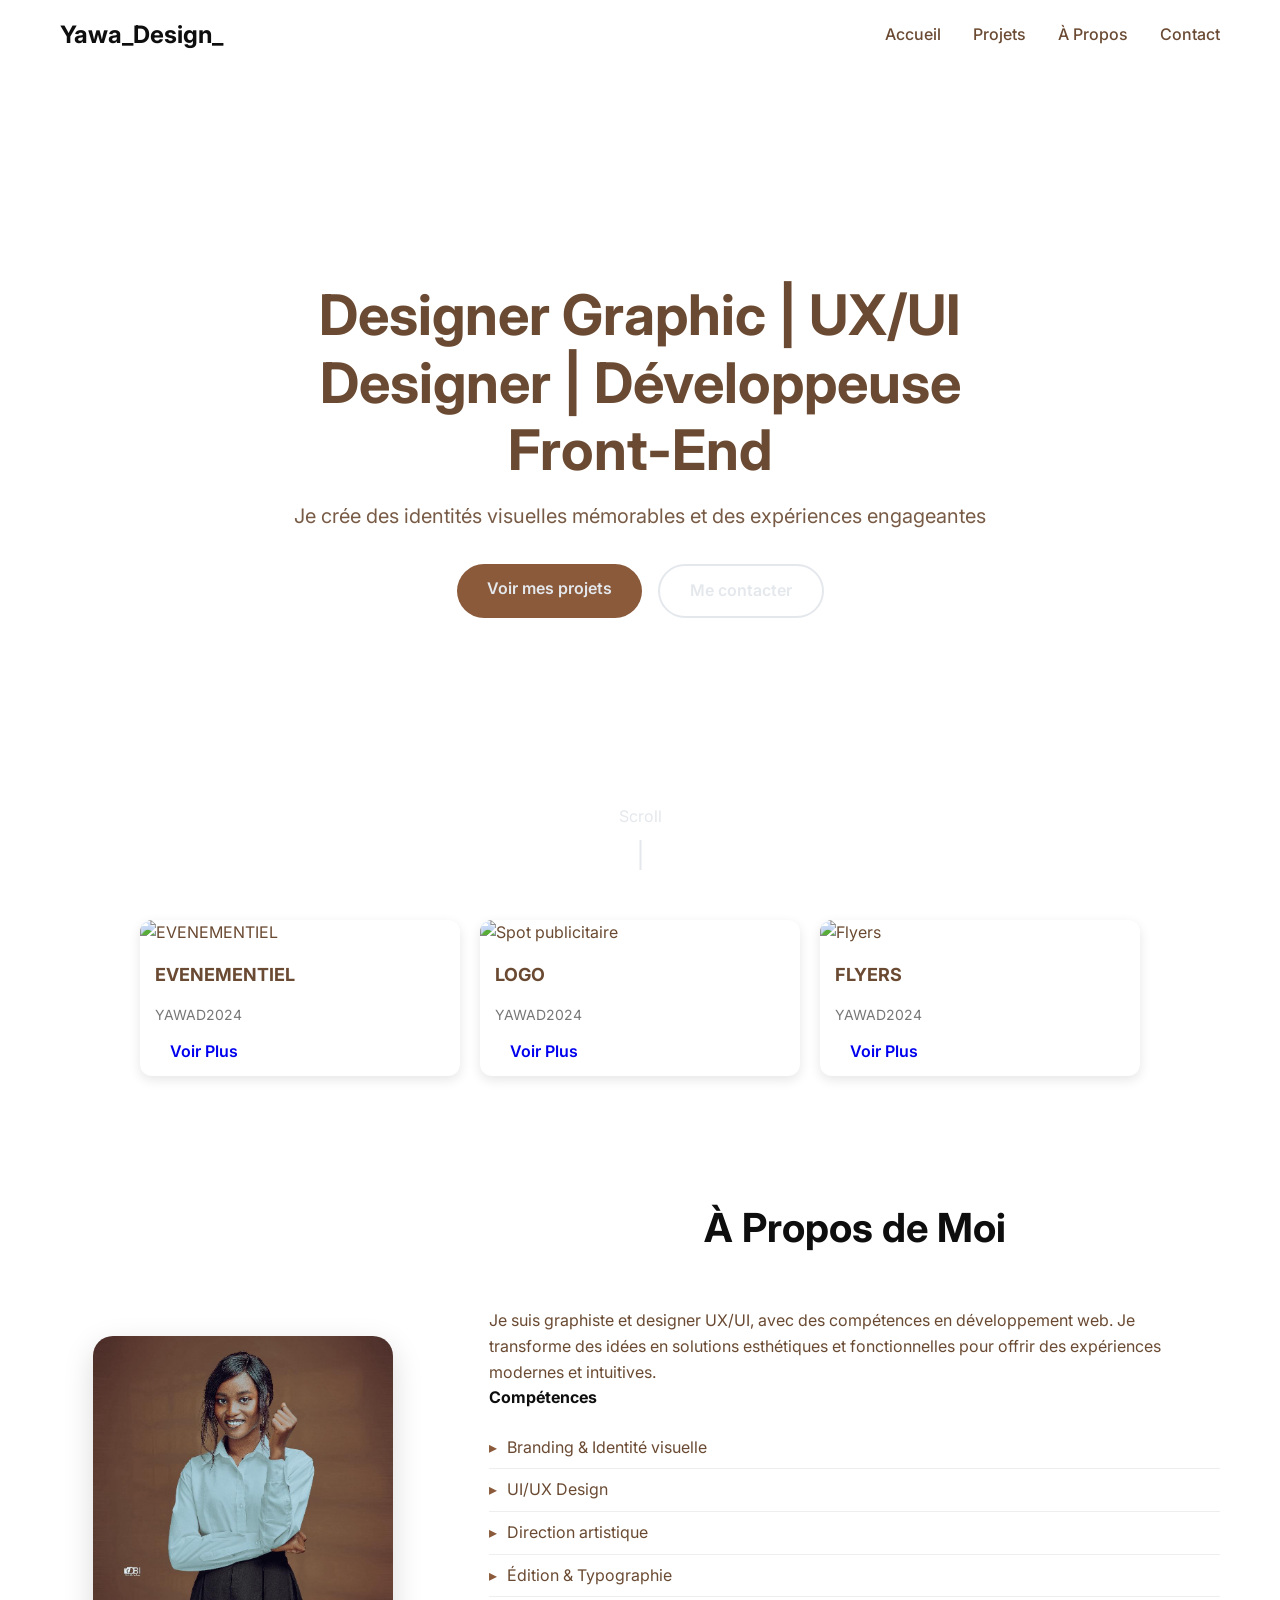
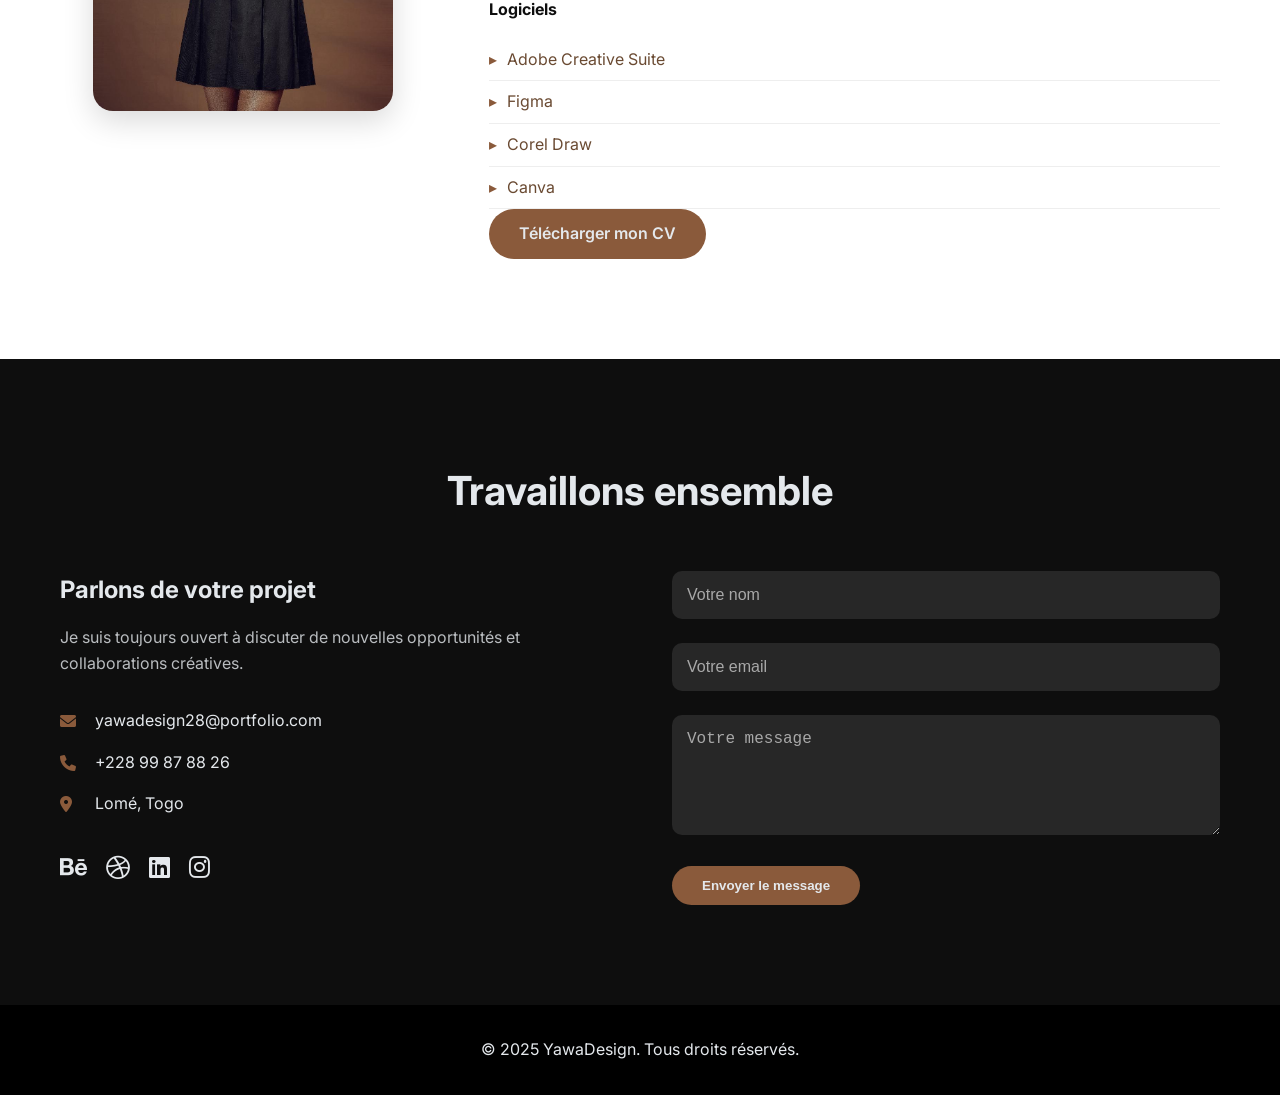
==== index.html @ ac6c80ab "Add files via upload" ====
<!DOCTYPE html>
<html lang="fr">
<head>
    <meta charset="UTF-8">
    <meta name="viewport" content="width=device-width, initial-scale=1.0">
    <title>Portfolio | Designer Graphique</title>
    <link rel="stylesheet" href="style.css">
    <link href="https://fonts.googleapis.com/css2?family=Inter:wght@300;400;500;600;700&display=swap" rel="stylesheet">
    <link rel="stylesheet" href="https://cdnjs.cloudflare.com/ajax/libs/font-awesome/6.0.0/css/all.min.css">
</head>
<body>
    <!-- Navigation -->
    <nav class="navbar">
        <div class="nav-container">
            <div class="nav-logo">
                <a href="#home">Yawa_Design_</a>
            </div>
            <div class="nav-menu" id="nav-menu">
                <a href="#home" class="nav-link">Accueil</a>
                <a href="#projects" class="nav-link">Projets</a>
                <a href="#about" class="nav-link">À Propos</a>
                <a href="#contact" class="nav-link">Contact</a>
            </div>
            <div class="hamburger" id="hamburger">
                <span></span>
                <span></span>
                <span></span>
            </div>
        </div>
    </nav>

    <!-- Section Hero -->
    <section id="home" class="hero">
        <div class="hero-content">
            <h1 class="hero-title">Designer Graphic | UX/UI Designer | Développeuse Front-End </h1>
            <p class="hero-subtitle">Je crée des identités visuelles mémorables et des expériences engageantes</p>
            <div class="hero-buttons">
                <a href="#projects" class="btn btn-primary">Voir mes projets</a>
                <a href="#contact" class="btn btn-secondary">Me contacter</a>
            </div>
        </div>
        <div class="scroll-indicator">
            <span>Scroll</span>
            <div class="arrow"></div>
        </div>
    </section>

    <!-- Section Projets -->
   <div class="product-container">

    <div class="product-card">
        <img src="Evenementiel/Nuit d'Or & de Diamant 1.jpg" alt="EVENEMENTIEL">
        <h3>EVENEMENTIEL</h3>
        <span class="ref">YAWAD2024</span>
        <a href="indexe3.html" class="btn">Voir Plus</a>
    </div>

    <div class="product-card">
        <img src="logo/ESPERENCE ET VIE.png" alt="Spot publicitaire">
        <h3>LOGO</h3>
        <span class="ref">YAWAD2024</span>
        <a href="indexe2.html" class="btn">Voir Plus</a>
    </div>

    <div class="product-card">
        <img src="flyers/2.jpg" alt="Flyers">
        <h3>FLYERS</h3>
        <span class="ref">YAWAD2024</span>
        <a href="indexe1.html" class="btn">Voir Plus</a>
    </div>

</div>




    <!-- Section À Propos -->
    <section id="about" class="about">
        <div class="container">
            <div class="about-content">
                <div class="about-image">
                    <img src="1.jpg" alt="Votre photo">
                </div>
                <div class="about-text">
                    <h2 class="section-title">À Propos de Moi</h2>
                    <p>
                        Je suis graphiste et designer UX/UI, avec des compétences en développement web.
Je transforme des idées en solutions esthétiques et fonctionnelles pour offrir des expériences modernes et intuitives.

                    </p>
                    <div class="skills">
                        <div class="skill-category">
                            <h4>Compétences</h4>
                            <ul>
                                <li>Branding & Identité visuelle</li>
                                <li>UI/UX Design</li>
                                <li>Direction artistique</li>
                                <li>Édition & Typographie</li>
                            </ul>
                        </div>
                        <div class="skill-category">
                            <h4>Logiciels</h4>
                            <ul>
                                <li>Adobe Creative Suite</li>
                                <li>Figma</li>
                                <li>Corel Draw</li>
                                <li>Canva</li>
                            </ul>
                        </div>
                    </div>
                    <a href="CV N'ZONOU M.VALERIE.pdf" class="btn btn-primary" download>Télécharger mon CV</a>
                </div>
            </div>
        </div>
    </section>

    <!-- Section Contact -->
    <section id="contact" class="contact">
        <div class="container">
            <h2 class="section-title">Travaillons ensemble</h2>
            <div class="contact-content">
                <div class="contact-info">
                    <h3>Parlons de votre projet</h3>
                    <p>Je suis toujours ouvert à discuter de nouvelles opportunités et collaborations créatives.</p>
                    <div class="contact-details">
                        <div class="contact-item">
                            <i class="fas fa-envelope"></i>
                            <span>yawadesign28@portfolio.com</span>
                        </div>
                        <div class="contact-item">
                            <i class="fas fa-phone"></i>
                            <span>+228 99 87 88 26</span>
                        </div>
                        <div class="contact-item">
                            <i class="fas fa-map-marker-alt"></i>
                            <span>Lomé, Togo</span>
                        </div>
                    </div>
                    <div class="social-links">
                        <a href="https://www.behance.net/valchou"><i class="fab fa-behance"></i></a>
                        <a href="#"><i class="fab fa-dribbble"></i></a>
                        <a href="https://www.linkedin.com/in/valerie-n-zonou-425495265/"><i class="fab fa-linkedin"></i></a>
                        <a href="https://www.instagram.com/yawa_design_/"><i class="fab fa-instagram"></i></a>
                    </div>
                </div>
                <form class="contact-form">
                    <div class="form-group">
                        <input type="text" placeholder="Votre nom" required>
                    </div>
                    <div class="form-group">
                        <input type="email" placeholder="Votre email" required>
                    </div>
                    <div class="form-group">
                        <textarea placeholder="Votre message" rows="5" required></textarea>
                    </div>
                    <button type="submit" class="btn btn-primary">Envoyer le message</button>
                </form>
            </div>
        </div>
    </section>

    <!-- Footer -->
    <footer class="footer">
        <div class="container">
            <p>&copy; 2025 YawaDesign. Tous droits réservés.</p>
        </div>
    </footer>

    <script src="script.js"></script>
</body>
</html>
---- style.css ----
/* Reset et variables */
* {
    margin: 0;
    padding: 0;
    box-sizing: border-box;
}

:root {
    --primary-color: #8A5A3B;      /* brun chaud / couleur dominante */
    --secondary-color: #C8A573;    /* beige doré */
    --dark-color: #0E0E0E;         /* noir profond */
    --light-color: #E4E8EC;        /* blanc cassé */
    --gray-color: #f5f5f5;         
    --text-dark: #6A4A32;          /* brun foncé pour texte */
    --text-light: #8A5A3B;         /* variation douce */
    --shadow: 0 10px 30px rgba(0, 0, 0, 0.15);
    --transition: all 0.3s ease;
}


html {
    scroll-behavior: smooth;
}

body {
    font-family: 'Inter', sans-serif;
    line-height: 1.6;
    color: var(--text-dark);
    overflow-x: hidden;
}

.container {
    max-width: 1200px;
    margin: 0 auto;
    padding: 0 20px;
}

/* Navigation */
.navbar {
    position: fixed;
    top: 0;
    width: 100%;
    background: rgba(255, 255, 255, 0.95);
    backdrop-filter: blur(10px);
    z-index: 1000;
    padding: 1rem 0;
    transition: var(--transition);
}

.nav-container {
    max-width: 1200px;
    margin: 0 auto;
    padding: 0 20px;
    display: flex;
    justify-content: space-between;
    align-items: center;
}

.nav-logo a {
    font-size: 1.5rem;
    font-weight: 700;
    color: var(--dark-color);
    text-decoration: none;
}

.nav-menu {
    display: flex;
    gap: 2rem;
}

.nav-link {
    text-decoration: none;
    color: var(--text-dark);
    font-weight: 500;
    transition: var(--transition);
}

.nav-link:hover {
    color: var(--primary-color);
}

.hamburger {
    display: none;
    flex-direction: column;
    cursor: pointer;
}

.hamburger span {
    width: 25px;
    height: 3px;
    background: var(--dark-color);
    margin: 3px 0;
    transition: var(--transition);
}

/* Section Hero */
.hero {
    height: 100vh;
    display: flex;
    align-items: center;
    justify-content: center;
    /* Dégradé cendre avec effet de profondeur */
    .hero {
    background: linear-gradient(135deg, 
        #C8A573 10%, 
        #8A5A3B 100%
    );
}

    background-attachment: fixed;
    color: var(--text-primary);
    text-align: center;
    position: relative;
    overflow: hidden;
}
.hero-content {
    max-width: 800px;
    padding: 0 20px;
}

.hero-title {
    font-size: 3.5rem;
    font-weight: 700;
    margin-bottom: 1rem;
    line-height: 1.2;
}

.highlight {
    color: var(--secondary-color);
}

.hero-subtitle {
    font-size: 1.25rem;
    margin-bottom: 2rem;
    opacity: 0.9;
}

.hero-buttons {
    display: flex;
    gap: 1rem;
    justify-content: center;
    flex-wrap: wrap;
}

.btn {
    padding: 12px 30px;
    border: none;
    border-radius: 50px;
    text-decoration: none;
    font-weight: 600;
    transition: var(--transition);
    cursor: pointer;
    display: inline-block;
}

.btn-primary {
    background: var(--primary-color);
    color: var(--light-color);
}
.btn-primary:hover {
    background: #6A4A32; /* brun foncé */
}

.btn-secondary {
    background: transparent;
    color: var(--light-color);
    border: 2px solid var(--light-color);
}
.btn-secondary:hover {
    background: var(--light-color);
    color: var(--dark-color);
}


.scroll-indicator {
    position: absolute;
    bottom: 30px;
    left: 50%;
    transform: translateX(-50%);
    text-align: center;
    color: var(--light-color);
}

.arrow {
    width: 2px;
    height: 30px;
    background: var(--light-color);
    margin: 10px auto 0;
    animation: bounce 2s infinite;
}

@keyframes bounce {
    0%, 20%, 50%, 80%, 100% {
        transform: translateY(0);
    }
    40% {
        transform: translateY(-10px);
    }
    60% {
        transform: translateY(-5px);
    }
}

/* Sections générales */
section {
    padding: 100px 0;
}

.section-title {
    font-size: 2.5rem;
    font-weight: 700;
    text-align: center;
    margin-bottom: 3rem;
    color: var(--dark-color);
}

.product-container {
    display: flex;
    gap: 20px;
    padding: 20px;
    justify-content: center;
    flex-wrap: wrap;
}

.product-card {
    width: 320px;
    background: #fff;
    border-radius: 12px;
    overflow: hidden;
    box-shadow: 0 4px 12px rgba(0,0,0,0.1);
    transition: 0.3s;
}

.product-card:hover {
    transform: translateY(-5px);
}

.product-card img {
    width: 100%;
    height: 200px;
    object-fit: cover;
}

.product-card h3 {
    font-size: 18px;
    margin: 15px;
    font-weight: 700;
}

.product-card .ref {
    display: block;
    margin: 0 15px;
    color: #777;
    font-size: 14px;
}

.product-card .price {
    margin: 10px 15px;
    font-size: 20px;
    font-weight: bold;
}

.product-card button {
    margin: 15px;
    padding: 10px 20px;
    width: calc(100% - 30px);
    background: #ffffff;
    border: 1px solid #333;
    border-radius: 8px;
    cursor: pointer;
    transition: 0.3s;
}

.product-card button:hover {
    background: #937373;
}

/* Section À Propos */
.about-content {
    display: grid;
    grid-template-columns: 1fr 2fr;
    gap: 4rem;
    align-items: center;
}

.about-image {
    text-align: center;
}

.about-image img {
    width: 100%;
    max-width: 300px;
    border-radius: 20px;
    box-shadow: var(--shadow);
}

.about-text p {
    color: var(--text-dark);
}
.skill-category h4 {
    color: var(--primary-color);
}


.skill-category h4 {
    margin-bottom: 1rem;
    color: var(--dark-color);
}

.skill-category ul {
    list-style: none;
}

.skill-category li {
    padding: 0.5rem 0;
    border-bottom: 1px solid #eee;
}

.skill-category li:before {
    content: "▸";
    color: var(--primary-color);
    margin-right: 10px;
}

/* Section Contact */
.contact {
    background: var(--dark-color);
    color: var(--light-color);
}

.contact .section-title {
    color: var(--light-color);
}

.contact-content {
    display: grid;
    grid-template-columns: 1fr 1fr;
    gap: 4rem;
}

.contact-info h3 {
    font-size: 1.5rem;
    margin-bottom: 1rem;
}

.contact-info p {
    margin-bottom: 2rem;
    opacity: 0.8;
}

.contact-item {
    display: flex;
    align-items: center;
    margin-bottom: 1rem;
}

.contact-item i {
    margin-right: 15px;
    color: var(--primary-color);
    width: 20px;
}

.social-links {
    margin-top: 2rem;
}

.social-links a {
    display: inline-block;
    margin-right: 15px;
    color: var(--light-color);
    font-size: 1.5rem;
    transition: var(--transition);
}

.social-links a:hover {
    color: var(--primary-color);
    transform: translateY(-3px);
}

.form-group {
    margin-bottom: 1.5rem;
}

.form-group input,
.form-group textarea {
    width: 100%;
    padding: 15px;
    border: none;
    border-radius: 10px;
    background: rgba(255, 255, 255, 0.1);
    color: var(--light-color);
    font-size: 1rem;
    transition: var(--transition);
}

.form-group input:focus,
.form-group textarea:focus {
    outline: none;
    background: rgba(255, 255, 255, 0.15);
}

.form-group input::placeholder,
.form-group textarea::placeholder {
    color: rgba(255, 255, 255, 0.6);
}

/* Footer */
.footer {
    background: #000;
    color: var(--light-color);
    text-align: center;
    padding: 2rem 0;
}

/* Responsive */
@media (max-width: 768px) {
    .hamburger {
        display: flex;
    }

    .nav-menu {
        position: fixed;
        top: 70px;
        right: -100%;
        flex-direction: column;
        background: var(--light-color);
        width: 100%;
        text-align: center;
        transition: var(--transition);
        box-shadow: var(--shadow);
        padding: 2rem 0;
    }

    .nav-menu.active {
        right: 0;
    }

    .hero-title {
        font-size: 2.5rem;
    }

    .about-content {
        grid-template-columns: 1fr;
        gap: 2rem;
    }

    .contact-content {
        grid-template-columns: 1fr;
        gap: 2rem;
    }

    .skills {
        grid-template-columns: 1fr;
    }

    .projects-grid {
        grid-template-columns: 1fr;
    }

    .hero-buttons {
        flex-direction: column;
        align-items: center;
    }
}
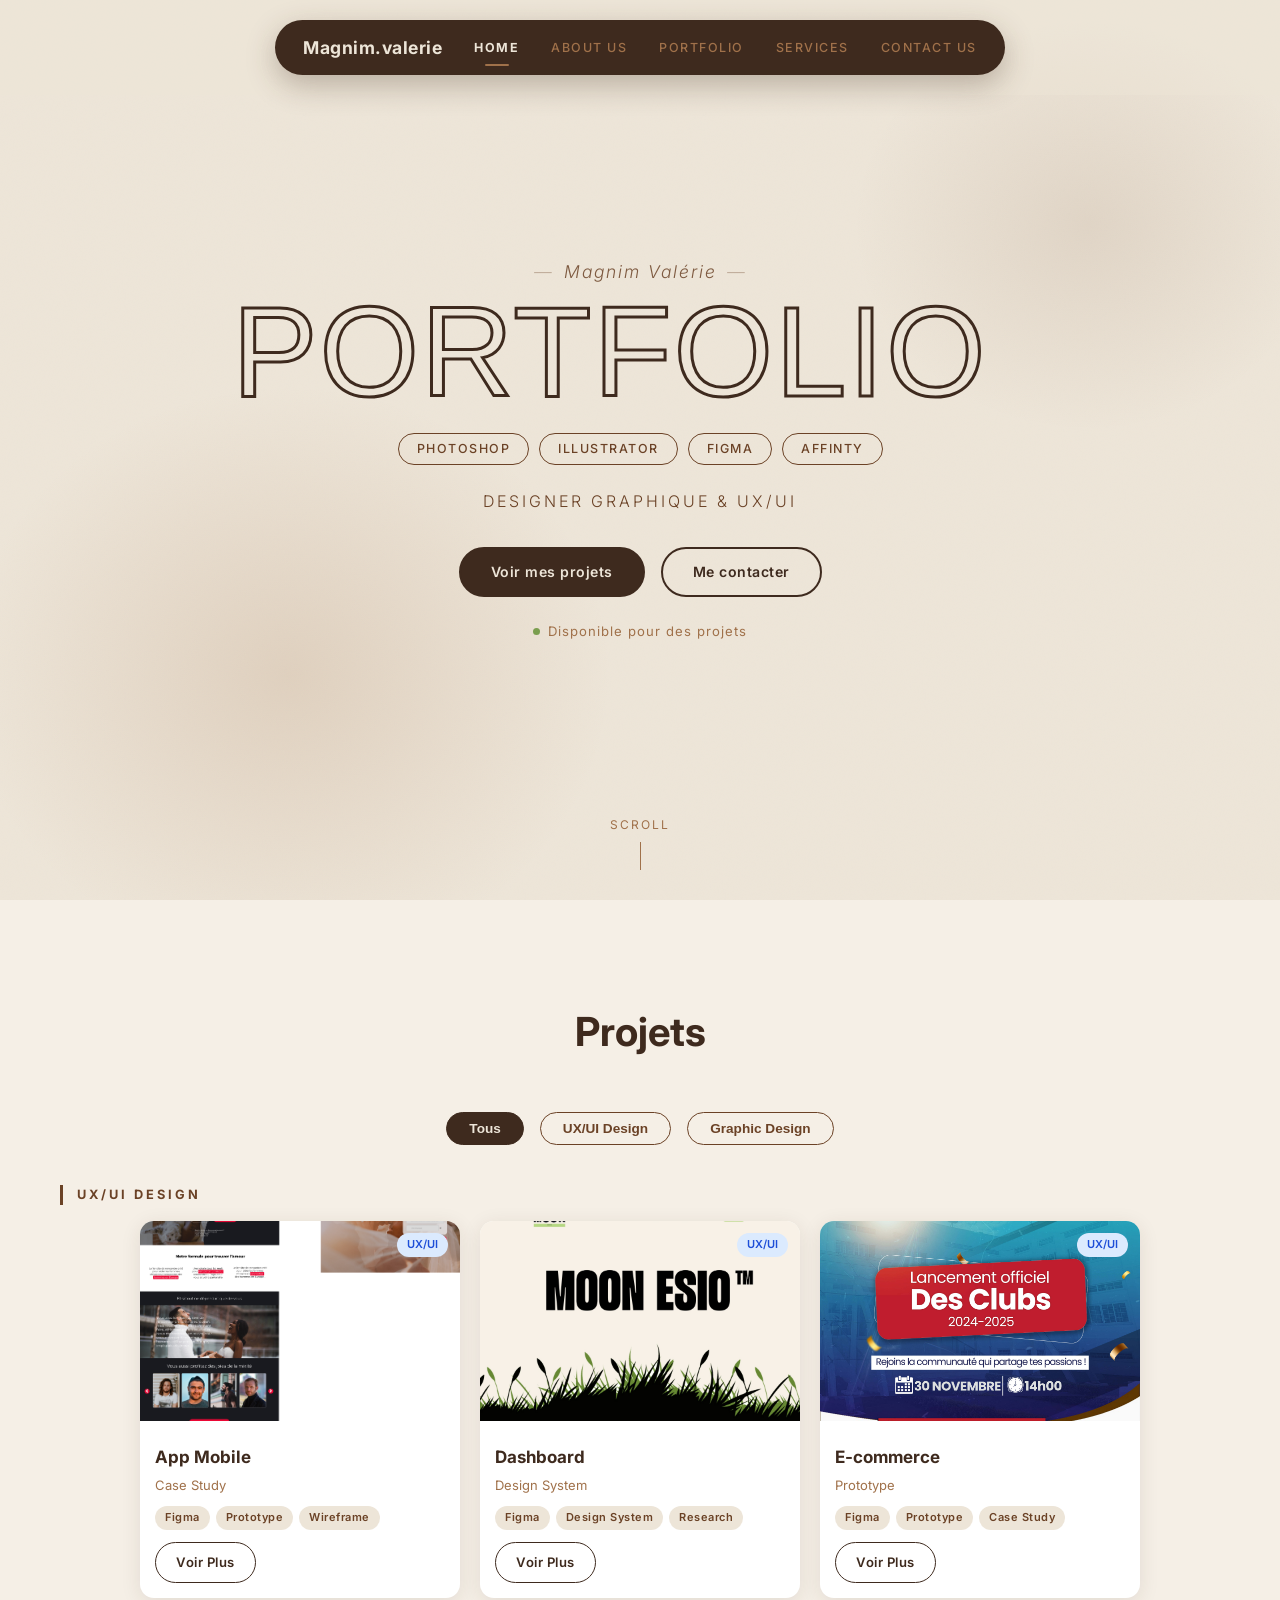
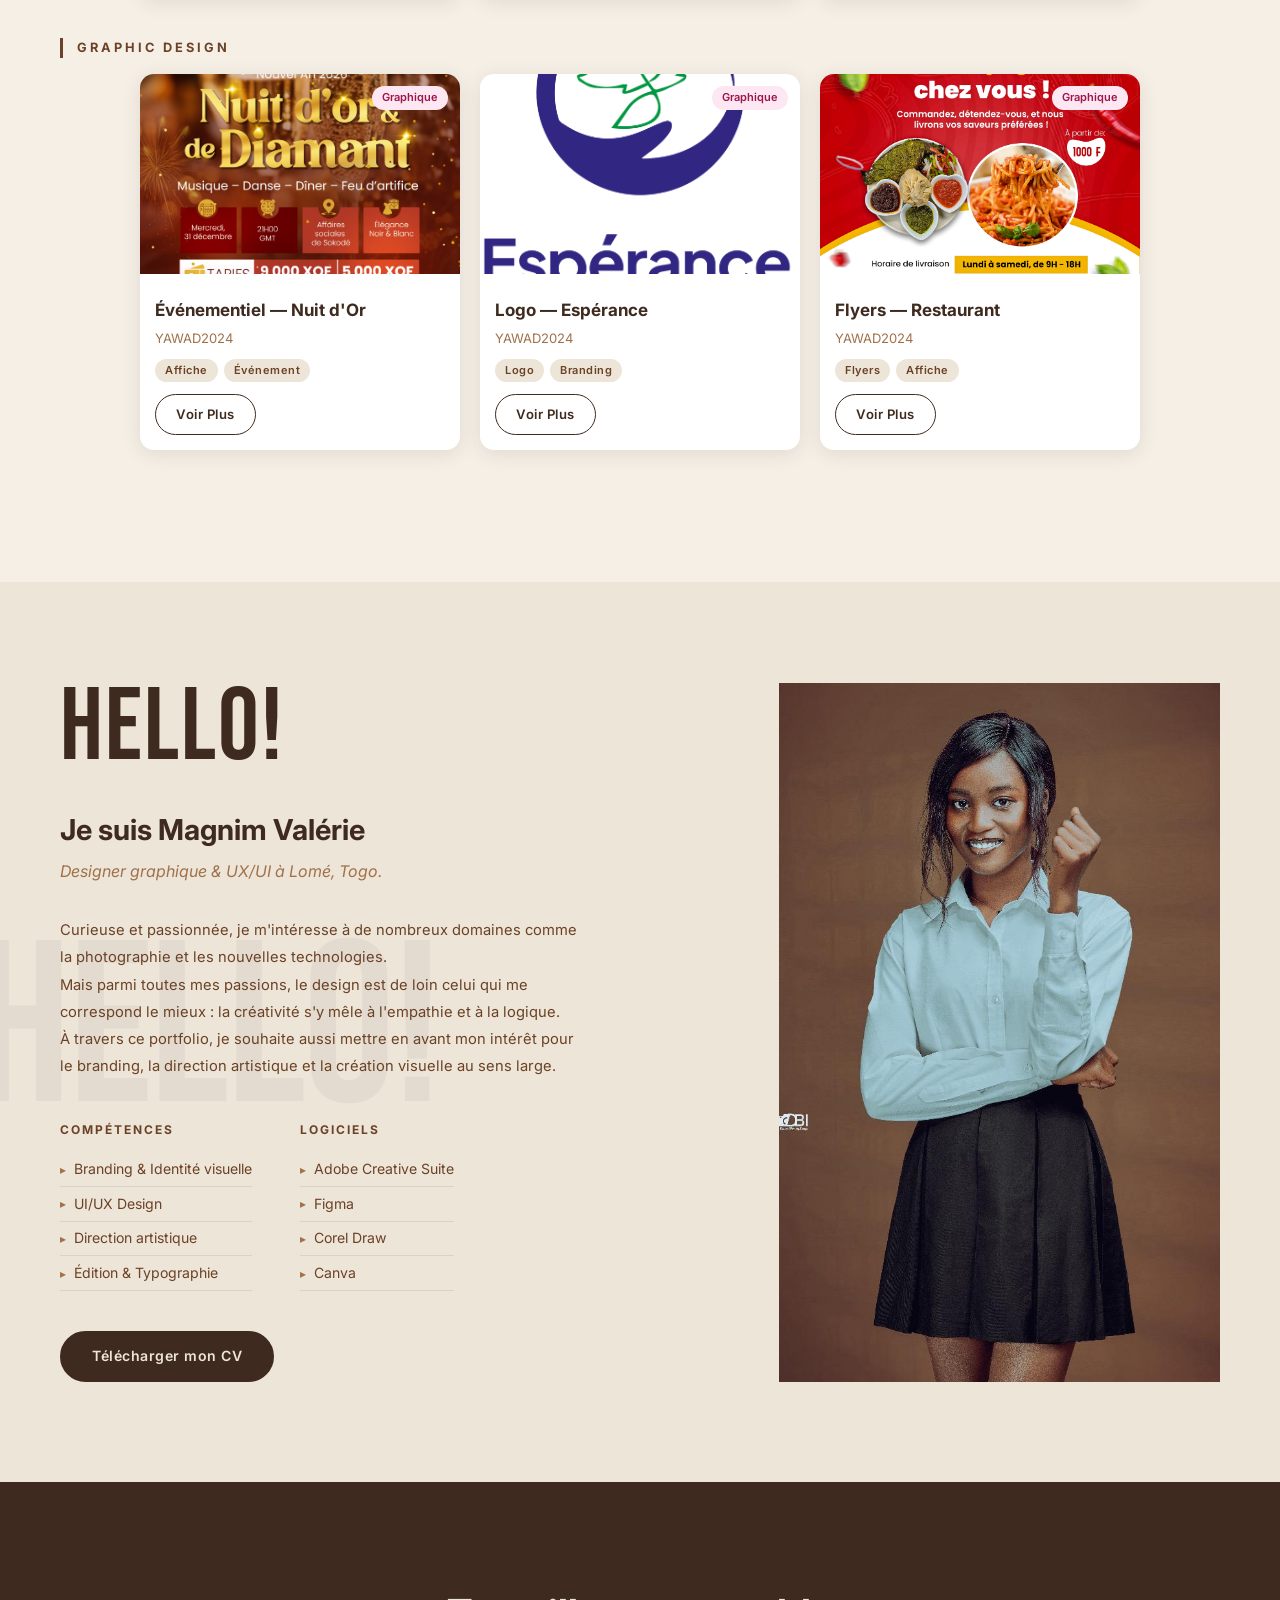
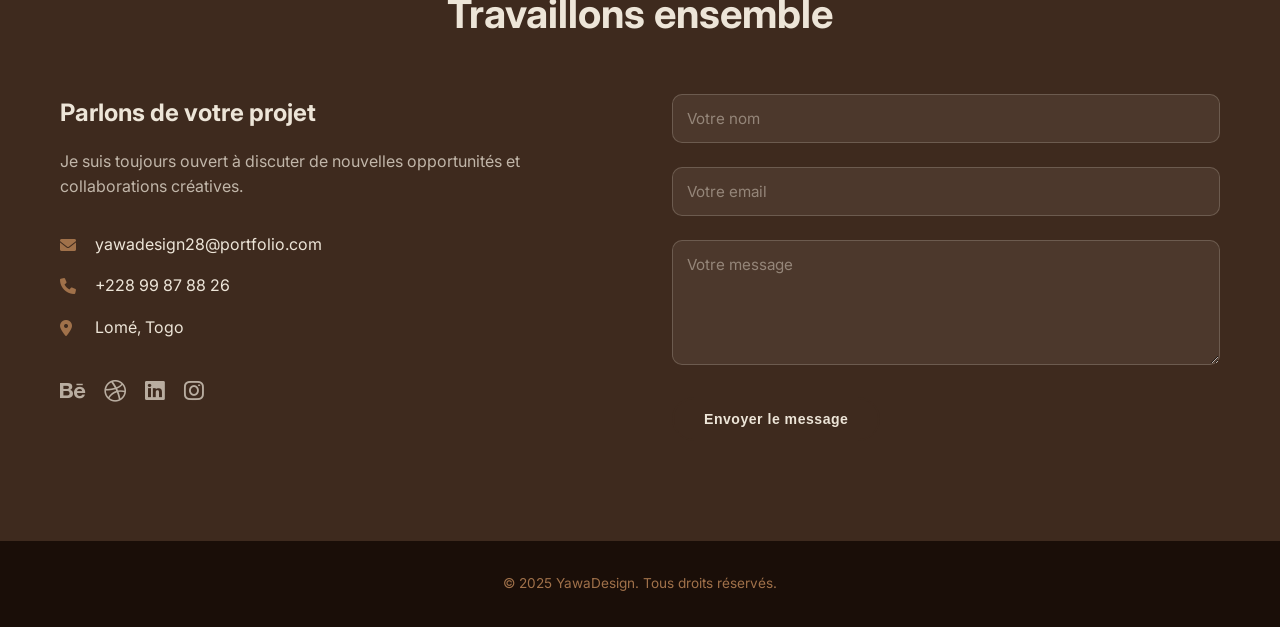
==== commit 6148a9bb: "Modification du site" ====
--- a/index.html
+++ b/index.html
@@ -1,171 +1,259 @@
-<!DOCTYPE html>
-<html lang="fr">
-<head>
-    <meta charset="UTF-8">
-    <meta name="viewport" content="width=device-width, initial-scale=1.0">
-    <title>Portfolio | Designer Graphique</title>
-    <link rel="stylesheet" href="style.css">
-    <link href="https://fonts.googleapis.com/css2?family=Inter:wght@300;400;500;600;700&display=swap" rel="stylesheet">
-    <link rel="stylesheet" href="https://cdnjs.cloudflare.com/ajax/libs/font-awesome/6.0.0/css/all.min.css">
-</head>
-<body>
-    <!-- Navigation -->
-    <nav class="navbar">
-        <div class="nav-container">
-            <div class="nav-logo">
-                <a href="#home">Yawa_Design_</a>
-            </div>
-            <div class="nav-menu" id="nav-menu">
-                <a href="#home" class="nav-link">Accueil</a>
-                <a href="#projects" class="nav-link">Projets</a>
-                <a href="#about" class="nav-link">À Propos</a>
-                <a href="#contact" class="nav-link">Contact</a>
-            </div>
-            <div class="hamburger" id="hamburger">
-                <span></span>
-                <span></span>
-                <span></span>
-            </div>
-        </div>
-    </nav>
-
-    <!-- Section Hero -->
-    <section id="home" class="hero">
-        <div class="hero-content">
-            <h1 class="hero-title">Designer Graphic | UX/UI Designer | Développeuse Front-End </h1>
-            <p class="hero-subtitle">Je crée des identités visuelles mémorables et des expériences engageantes</p>
-            <div class="hero-buttons">
-                <a href="#projects" class="btn btn-primary">Voir mes projets</a>
-                <a href="#contact" class="btn btn-secondary">Me contacter</a>
-            </div>
-        </div>
-        <div class="scroll-indicator">
-            <span>Scroll</span>
-            <div class="arrow"></div>
-        </div>
-    </section>
-
-    <!-- Section Projets -->
-   <div class="product-container">
-
-    <div class="product-card">
-        <img src="Evenementiel/Nuit d'Or & de Diamant 1.jpg" alt="EVENEMENTIEL">
-        <h3>EVENEMENTIEL</h3>
-        <span class="ref">YAWAD2024</span>
-        <a href="indexe3.html" class="btn">Voir Plus</a>
-    </div>
-
-    <div class="product-card">
-        <img src="logo/ESPERENCE ET VIE.png" alt="Spot publicitaire">
-        <h3>LOGO</h3>
-        <span class="ref">YAWAD2024</span>
-        <a href="indexe2.html" class="btn">Voir Plus</a>
-    </div>
-
-    <div class="product-card">
-        <img src="flyers/2.jpg" alt="Flyers">
-        <h3>FLYERS</h3>
-        <span class="ref">YAWAD2024</span>
-        <a href="indexe1.html" class="btn">Voir Plus</a>
-    </div>
-
-</div>
-
-
-
-
-    <!-- Section À Propos -->
-    <section id="about" class="about">
-        <div class="container">
-            <div class="about-content">
-                <div class="about-image">
-                    <img src="1.jpg" alt="Votre photo">
-                </div>
-                <div class="about-text">
-                    <h2 class="section-title">À Propos de Moi</h2>
-                    <p>
-                        Je suis graphiste et designer UX/UI, avec des compétences en développement web.
-Je transforme des idées en solutions esthétiques et fonctionnelles pour offrir des expériences modernes et intuitives.
-
-                    </p>
-                    <div class="skills">
-                        <div class="skill-category">
-                            <h4>Compétences</h4>
-                            <ul>
-                                <li>Branding & Identité visuelle</li>
-                                <li>UI/UX Design</li>
-                                <li>Direction artistique</li>
-                                <li>Édition & Typographie</li>
-                            </ul>
-                        </div>
-                        <div class="skill-category">
-                            <h4>Logiciels</h4>
-                            <ul>
-                                <li>Adobe Creative Suite</li>
-                                <li>Figma</li>
-                                <li>Corel Draw</li>
-                                <li>Canva</li>
-                            </ul>
-                        </div>
-                    </div>
-                    <a href="CV N'ZONOU M.VALERIE.pdf" class="btn btn-primary" download>Télécharger mon CV</a>
-                </div>
-            </div>
-        </div>
-    </section>
-
-    <!-- Section Contact -->
-    <section id="contact" class="contact">
-        <div class="container">
-            <h2 class="section-title">Travaillons ensemble</h2>
-            <div class="contact-content">
-                <div class="contact-info">
-                    <h3>Parlons de votre projet</h3>
-                    <p>Je suis toujours ouvert à discuter de nouvelles opportunités et collaborations créatives.</p>
-                    <div class="contact-details">
-                        <div class="contact-item">
-                            <i class="fas fa-envelope"></i>
-                            <span>yawadesign28@portfolio.com</span>
-                        </div>
-                        <div class="contact-item">
-                            <i class="fas fa-phone"></i>
-                            <span>+228 99 87 88 26</span>
-                        </div>
-                        <div class="contact-item">
-                            <i class="fas fa-map-marker-alt"></i>
-                            <span>Lomé, Togo</span>
-                        </div>
-                    </div>
-                    <div class="social-links">
-                        <a href="https://www.behance.net/valchou"><i class="fab fa-behance"></i></a>
-                        <a href="#"><i class="fab fa-dribbble"></i></a>
-                        <a href="https://www.linkedin.com/in/valerie-n-zonou-425495265/"><i class="fab fa-linkedin"></i></a>
-                        <a href="https://www.instagram.com/yawa_design_/"><i class="fab fa-instagram"></i></a>
-                    </div>
-                </div>
-                <form class="contact-form">
-                    <div class="form-group">
-                        <input type="text" placeholder="Votre nom" required>
-                    </div>
-                    <div class="form-group">
-                        <input type="email" placeholder="Votre email" required>
-                    </div>
-                    <div class="form-group">
-                        <textarea placeholder="Votre message" rows="5" required></textarea>
-                    </div>
-                    <button type="submit" class="btn btn-primary">Envoyer le message</button>
-                </form>
-            </div>
-        </div>
-    </section>
-
-    <!-- Footer -->
-    <footer class="footer">
-        <div class="container">
-            <p>&copy; 2025 YawaDesign. Tous droits réservés.</p>
-        </div>
-    </footer>
-
-    <script src="script.js"></script>
-</body>
-</html>+<!DOCTYPE html>
+<html lang="fr">
+<head>
+    <meta charset="UTF-8">
+    <meta name="viewport" content="width=device-width, initial-scale=1.0">
+    <title>Portfolio | Designer Graphique</title>
+    <link rel="stylesheet" href="style.css">
+    <link href="https://fonts.googleapis.com/css2?family=Inter:wght@300;400;500;600;700&family=Bebas+Neue&display=swap" rel="stylesheet">
+    <link rel="stylesheet" href="https://cdnjs.cloudflare.com/ajax/libs/font-awesome/6.0.0/css/all.min.css">
+    <link href="https://fonts.cdnfonts.com/css/stretch-pro" rel="stylesheet">
+</head>
+<body>
+
+<!-- Navigation -->
+<nav class="navbar">
+    <div class="nav-container">
+        <div class="nav-logo">
+            <a href="#home">Magnim.valerie</a>
+        </div>
+        <ul class="nav-menu">
+            <li><a href="#home" class="nav-link active">Home</a></li>
+            <li><a href="#about" class="nav-link">About Us</a></li>
+            <li><a href="#projects" class="nav-link">Portfolio</a></li>
+            <li><a href="#services" class="nav-link">Services</a></li>
+            <li><a href="#contact" class="nav-link">Contact Us</a></li>
+        </ul>
+    </div>
+</nav>
+
+<!-- Section Hero -->
+<section id="home" class="hero">
+    <div class="hero-noise"></div>
+
+    <div class="hero-inner">
+        <!-- Signature au dessus -->
+        <div class="hero-signature">Magnim Valérie</div>
+
+        <!-- Bloc typographique principal -->
+        <div class="hero-type-block">
+            <div class="hero-line line-1">
+                <span class="hero-big">PORTFOLIO</span>
+            </div>
+            
+           
+        </div>
+
+        <!-- Tags outils -->
+        <div class="hero-tags">
+            <span class="hero-tag">Photoshop</span>
+            <span class="hero-tag">Illustrator</span>
+            <span class="hero-tag">Figma</span>
+            <span class="hero-tag">Affinty</span>
+        </div>
+
+        <!-- Sous-titre -->
+        <p class="hero-subtitle">Designer Graphique & UX/UI</p>
+
+        <!-- Boutons -->
+        <div class="hero-buttons">
+            <a href="#projects" class="btn btn-primary">Voir mes projets</a>
+            <a href="#contact" class="btn btn-secondary">Me contacter</a>
+        </div>
+
+        <div class="availability"><span class="dot"></span>Disponible pour des projets</div>
+    </div>
+
+    <div class="scroll-indicator">
+        <span>Scroll</span>
+        <div class="arrow"></div>
+    </div>
+</section>
+
+<!-- Section Projets -->
+<section id="projects" class="projects">
+    <div class="container">
+        <h2 class="section-title">Projets</h2>
+        <div class="project-filters" aria-label="Filtres projets">
+            <button class="filter-btn active" data-filter="all">Tous</button>
+            <button class="filter-btn" data-filter="ux">UX/UI Design</button>
+            <button class="filter-btn" data-filter="gd">Graphic Design</button>
+        </div>
+
+        <div class="projects-grid">
+            <div class="section-label ux-label">UX/UI Design</div>
+            <div class="cards ux-section">
+                <div class="card product-card" data-cat="ux">
+                    <span class="card-badge badge-ux">UX/UI</span>
+                    <img src="Site_Afriqueen.png" alt="App Mobile">
+                    <h3>App Mobile</h3>
+                    <span class="ref">Case Study</span>
+                    <div class="card-tags">
+                        <span class="tag">Figma</span>
+                        <span class="tag">Prototype</span>
+                        <span class="tag">Wireframe</span>
+                    </div>
+                    <a href="https://www.figma.com/proto/KNkFB5kSwhOBDfm9Cwn4kr/Site_Afriqueen?node-id=1-4&p=f&t=mkwHteRJUSHJxhgC-0&scaling=scale-down&content-scaling=fixed&page-id=1%3A2" class="btn">Voir Plus</a>
+                </div>
+                <div class="card product-card" data-cat="ux">
+                    <span class="card-badge badge-ux">UX/UI</span>
+                    <img src="01_Home.jpg" alt="Dashboard">
+                    <h3>Dashboard</h3>
+                    <span class="ref">Design System</span>
+                    <div class="card-tags">
+                        <span class="tag">Figma</span>
+                        <span class="tag">Design System</span>
+                        <span class="tag">Research</span>
+                    </div>
+                    <a href="#" class="btn">Voir Plus</a>
+                </div>
+                <div class="card product-card" data-cat="ux">
+                    <span class="card-badge badge-ux">UX/UI</span>
+                    <img src="flyers/3.jpg" alt="E-commerce">
+                    <h3>E‑commerce</h3>
+                    <span class="ref">Prototype</span>
+                    <div class="card-tags">
+                        <span class="tag">Figma</span>
+                        <span class="tag">Prototype</span>
+                        <span class="tag">Case Study</span>
+                    </div>
+                    <a href="#" class="btn">Voir Plus</a>
+                </div>
+            </div>
+
+            <div class="section-label gd-label">Graphic Design</div>
+            <div class="cards gd-section">
+                <div class="card product-card" data-cat="gd">
+                    <span class="card-badge badge-gd">Graphique</span>
+                    <img src="Evenementiel/Nuit d'Or & de Diamant 1.jpg" alt="EVENEMENTIEL">
+                    <h3>Événementiel — Nuit d'Or</h3>
+                    <span class="ref">YAWAD2024</span>
+                    <div class="card-tags">
+                        <span class="tag">Affiche</span>
+                        <span class="tag">Événement</span>
+                    </div>
+                    <a href="indexe3.html" class="btn">Voir Plus</a>
+                </div>
+                <div class="card product-card" data-cat="gd">
+                    <span class="card-badge badge-gd">Graphique</span>
+                    <img src="logo/ESPERENCE ET VIE.png" alt="LOGO">
+                    <h3>Logo — Espérance</h3>
+                    <span class="ref">YAWAD2024</span>
+                    <div class="card-tags">
+                        <span class="tag">Logo</span>
+                        <span class="tag">Branding</span>
+                    </div>
+                    <a href="indexe2.html" class="btn">Voir Plus</a>
+                </div>
+                <div class="card product-card" data-cat="gd">
+                    <span class="card-badge badge-gd">Graphique</span>
+                    <img src="flyers/2.jpg" alt="Flyers">
+                    <h3>Flyers — Restaurant</h3>
+                    <span class="ref">YAWAD2024</span>
+                    <div class="card-tags">
+                        <span class="tag">Flyers</span>
+                        <span class="tag">Affiche</span>
+                    </div>
+                    <a href="indexe1.html" class="btn">Voir Plus</a>
+                </div>
+            </div>
+        </div>
+    </div>
+</section>
+
+<!-- Section À Propos -->
+<section id="about" class="about">
+    <div class="about-hello-bg">Hello!</div>
+    <div class="about-inner">
+        <div class="about-left">
+            <h1 class="about-hello">Hello!</h1>
+            <h2 class="about-name">Je suis Magnim Valérie</h2>
+            <p class="about-role">Designer graphique & UX/UI à Lomé, Togo.</p>
+            <p class="about-bio">
+                Curieuse et passionnée, je m'intéresse à de nombreux domaines comme la photographie et les nouvelles technologies.<br>
+                Mais parmi toutes mes passions, le design est de loin celui qui me correspond le mieux : la créativité s'y mêle à l'empathie et à la logique.<br>
+                À travers ce portfolio, je souhaite aussi mettre en avant mon intérêt pour le branding, la direction artistique et la création visuelle au sens large.
+            </p>
+            <div class="about-skills-row">
+                <div class="about-skill-col">
+                    <h4>Compétences</h4>
+                    <ul>
+                        <li>Branding & Identité visuelle</li>
+                        <li>UI/UX Design</li>
+                        <li>Direction artistique</li>
+                        <li>Édition & Typographie</li>
+                    </ul>
+                </div>
+                <div class="about-skill-col">
+                    <h4>Logiciels</h4>
+                    <ul>
+                        <li>Adobe Creative Suite</li>
+                        <li>Figma</li>
+                        <li>Corel Draw</li>
+                        <li>Canva</li>
+                    </ul>
+                </div>
+            </div>
+            <a href="CV N'ZONOU M.VALERIE.pdf" class="btn btn-primary" download>Télécharger mon CV</a>
+        </div>
+        <div class="about-right">
+            <img src="1.jpg" alt="Magnim Valérie">
+        </div>
+    </div>
+</section>
+
+<!-- Section Contact -->
+<section id="contact" class="contact">
+    <div class="container">
+        <h2 class="section-title">Travaillons ensemble</h2>
+        <div class="contact-content">
+            <div class="contact-info">
+                <h3>Parlons de votre projet</h3>
+                <p>Je suis toujours ouvert à discuter de nouvelles opportunités et collaborations créatives.</p>
+                <div class="contact-details">
+                    <div class="contact-item">
+                        <i class="fas fa-envelope"></i>
+                        <span>yawadesign28@portfolio.com</span>
+                    </div>
+                    <div class="contact-item">
+                        <i class="fas fa-phone"></i>
+                        <span>+228 99 87 88 26</span>
+                    </div>
+                    <div class="contact-item">
+                        <i class="fas fa-map-marker-alt"></i>
+                        <span>Lomé, Togo</span>
+                    </div>
+                </div>
+                <div class="social-links">
+                    <a href="https://www.behance.net/valchou"><i class="fab fa-behance"></i></a>
+                    <a href="#"><i class="fab fa-dribbble"></i></a>
+                    <a href="https://www.linkedin.com/in/valerie-n-zonou-425495265/"><i class="fab fa-linkedin"></i></a>
+                    <a href="https://www.instagram.com/yawa_design_/"><i class="fab fa-instagram"></i></a>
+                </div>
+            </div>
+            <form class="contact-form">
+                <div class="form-group">
+                    <input type="text" placeholder="Votre nom" required>
+                </div>
+                <div class="form-group">
+                    <input type="email" placeholder="Votre email" required>
+                </div>
+                <div class="form-group">
+                    <textarea placeholder="Votre message" rows="5" required></textarea>
+                </div>
+                <button type="submit" class="btn btn-primary">Envoyer le message</button>
+            </form>
+        </div>
+    </div>
+</section>
+
+<!-- Footer -->
+<footer class="footer">
+    <div class="container">
+        <p>&copy; 2025 YawaDesign. Tous droits réservés.</p>
+    </div>
+</footer>
+
+<script src="script.js"></script>
+</body>
+</html>
--- a/style.css
+++ b/style.css
@@ -1,464 +1,656 @@
-/* Reset et variables */
-* {
-    margin: 0;
-    padding: 0;
-    box-sizing: border-box;
-}
-
-:root {
-    --primary-color: #8A5A3B;      /* brun chaud / couleur dominante */
-    --secondary-color: #C8A573;    /* beige doré */
-    --dark-color: #0E0E0E;         /* noir profond */
-    --light-color: #E4E8EC;        /* blanc cassé */
-    --gray-color: #f5f5f5;         
-    --text-dark: #6A4A32;          /* brun foncé pour texte */
-    --text-light: #8A5A3B;         /* variation douce */
-    --shadow: 0 10px 30px rgba(0, 0, 0, 0.15);
-    --transition: all 0.3s ease;
-}
-
-
-html {
-    scroll-behavior: smooth;
-}
-
-body {
-    font-family: 'Inter', sans-serif;
-    line-height: 1.6;
-    color: var(--text-dark);
-    overflow-x: hidden;
-}
-
-.container {
-    max-width: 1200px;
-    margin: 0 auto;
-    padding: 0 20px;
-}
-
-/* Navigation */
-.navbar {
-    position: fixed;
-    top: 0;
-    width: 100%;
-    background: rgba(255, 255, 255, 0.95);
-    backdrop-filter: blur(10px);
-    z-index: 1000;
-    padding: 1rem 0;
-    transition: var(--transition);
-}
-
-.nav-container {
-    max-width: 1200px;
-    margin: 0 auto;
-    padding: 0 20px;
-    display: flex;
-    justify-content: space-between;
-    align-items: center;
-}
-
-.nav-logo a {
-    font-size: 1.5rem;
-    font-weight: 700;
-    color: var(--dark-color);
-    text-decoration: none;
-}
-
-.nav-menu {
-    display: flex;
-    gap: 2rem;
-}
-
-.nav-link {
-    text-decoration: none;
-    color: var(--text-dark);
-    font-weight: 500;
-    transition: var(--transition);
-}
-
-.nav-link:hover {
-    color: var(--primary-color);
-}
-
-.hamburger {
-    display: none;
-    flex-direction: column;
-    cursor: pointer;
-}
-
-.hamburger span {
-    width: 25px;
-    height: 3px;
-    background: var(--dark-color);
-    margin: 3px 0;
-    transition: var(--transition);
-}
-
-/* Section Hero */
-.hero {
-    height: 100vh;
-    display: flex;
-    align-items: center;
-    justify-content: center;
-    /* Dégradé cendre avec effet de profondeur */
-    .hero {
-    background: linear-gradient(135deg, 
-        #C8A573 10%, 
-        #8A5A3B 100%
-    );
-}
-
-    background-attachment: fixed;
-    color: var(--text-primary);
-    text-align: center;
-    position: relative;
-    overflow: hidden;
-}
-.hero-content {
-    max-width: 800px;
-    padding: 0 20px;
-}
-
-.hero-title {
-    font-size: 3.5rem;
-    font-weight: 700;
-    margin-bottom: 1rem;
-    line-height: 1.2;
-}
-
-.highlight {
-    color: var(--secondary-color);
-}
-
-.hero-subtitle {
-    font-size: 1.25rem;
-    margin-bottom: 2rem;
-    opacity: 0.9;
-}
-
-.hero-buttons {
-    display: flex;
-    gap: 1rem;
-    justify-content: center;
-    flex-wrap: wrap;
-}
-
-.btn {
-    padding: 12px 30px;
-    border: none;
-    border-radius: 50px;
-    text-decoration: none;
-    font-weight: 600;
-    transition: var(--transition);
-    cursor: pointer;
-    display: inline-block;
-}
-
-.btn-primary {
-    background: var(--primary-color);
-    color: var(--light-color);
-}
-.btn-primary:hover {
-    background: #6A4A32; /* brun foncé */
-}
-
-.btn-secondary {
-    background: transparent;
-    color: var(--light-color);
-    border: 2px solid var(--light-color);
-}
-.btn-secondary:hover {
-    background: var(--light-color);
-    color: var(--dark-color);
-}
-
-
-.scroll-indicator {
-    position: absolute;
-    bottom: 30px;
-    left: 50%;
-    transform: translateX(-50%);
-    text-align: center;
-    color: var(--light-color);
-}
-
-.arrow {
-    width: 2px;
-    height: 30px;
-    background: var(--light-color);
-    margin: 10px auto 0;
-    animation: bounce 2s infinite;
-}
-
-@keyframes bounce {
-    0%, 20%, 50%, 80%, 100% {
-        transform: translateY(0);
-    }
-    40% {
-        transform: translateY(-10px);
-    }
-    60% {
-        transform: translateY(-5px);
-    }
-}
-
-/* Sections générales */
-section {
-    padding: 100px 0;
-}
-
-.section-title {
-    font-size: 2.5rem;
-    font-weight: 700;
-    text-align: center;
-    margin-bottom: 3rem;
-    color: var(--dark-color);
-}
-
-.product-container {
-    display: flex;
-    gap: 20px;
-    padding: 20px;
-    justify-content: center;
-    flex-wrap: wrap;
-}
-
-.product-card {
-    width: 320px;
-    background: #fff;
-    border-radius: 12px;
-    overflow: hidden;
-    box-shadow: 0 4px 12px rgba(0,0,0,0.1);
-    transition: 0.3s;
-}
-
-.product-card:hover {
-    transform: translateY(-5px);
-}
-
-.product-card img {
-    width: 100%;
-    height: 200px;
-    object-fit: cover;
-}
-
-.product-card h3 {
-    font-size: 18px;
-    margin: 15px;
-    font-weight: 700;
-}
-
-.product-card .ref {
-    display: block;
-    margin: 0 15px;
-    color: #777;
-    font-size: 14px;
-}
-
-.product-card .price {
-    margin: 10px 15px;
-    font-size: 20px;
-    font-weight: bold;
-}
-
-.product-card button {
-    margin: 15px;
-    padding: 10px 20px;
-    width: calc(100% - 30px);
-    background: #ffffff;
-    border: 1px solid #333;
-    border-radius: 8px;
-    cursor: pointer;
-    transition: 0.3s;
-}
-
-.product-card button:hover {
-    background: #937373;
-}
-
-/* Section À Propos */
-.about-content {
-    display: grid;
-    grid-template-columns: 1fr 2fr;
-    gap: 4rem;
-    align-items: center;
-}
-
-.about-image {
-    text-align: center;
-}
-
-.about-image img {
-    width: 100%;
-    max-width: 300px;
-    border-radius: 20px;
-    box-shadow: var(--shadow);
-}
-
-.about-text p {
-    color: var(--text-dark);
-}
-.skill-category h4 {
-    color: var(--primary-color);
-}
-
-
-.skill-category h4 {
-    margin-bottom: 1rem;
-    color: var(--dark-color);
-}
-
-.skill-category ul {
-    list-style: none;
-}
-
-.skill-category li {
-    padding: 0.5rem 0;
-    border-bottom: 1px solid #eee;
-}
-
-.skill-category li:before {
-    content: "▸";
-    color: var(--primary-color);
-    margin-right: 10px;
-}
-
-/* Section Contact */
-.contact {
-    background: var(--dark-color);
-    color: var(--light-color);
-}
-
-.contact .section-title {
-    color: var(--light-color);
-}
-
-.contact-content {
-    display: grid;
-    grid-template-columns: 1fr 1fr;
-    gap: 4rem;
-}
-
-.contact-info h3 {
-    font-size: 1.5rem;
-    margin-bottom: 1rem;
-}
-
-.contact-info p {
-    margin-bottom: 2rem;
-    opacity: 0.8;
-}
-
-.contact-item {
-    display: flex;
-    align-items: center;
-    margin-bottom: 1rem;
-}
-
-.contact-item i {
-    margin-right: 15px;
-    color: var(--primary-color);
-    width: 20px;
-}
-
-.social-links {
-    margin-top: 2rem;
-}
-
-.social-links a {
-    display: inline-block;
-    margin-right: 15px;
-    color: var(--light-color);
-    font-size: 1.5rem;
-    transition: var(--transition);
-}
-
-.social-links a:hover {
-    color: var(--primary-color);
-    transform: translateY(-3px);
-}
-
-.form-group {
-    margin-bottom: 1.5rem;
-}
-
-.form-group input,
-.form-group textarea {
-    width: 100%;
-    padding: 15px;
-    border: none;
-    border-radius: 10px;
-    background: rgba(255, 255, 255, 0.1);
-    color: var(--light-color);
-    font-size: 1rem;
-    transition: var(--transition);
-}
-
-.form-group input:focus,
-.form-group textarea:focus {
-    outline: none;
-    background: rgba(255, 255, 255, 0.15);
-}
-
-.form-group input::placeholder,
-.form-group textarea::placeholder {
-    color: rgba(255, 255, 255, 0.6);
-}
-
-/* Footer */
-.footer {
-    background: #000;
-    color: var(--light-color);
-    text-align: center;
-    padding: 2rem 0;
-}
-
-/* Responsive */
-@media (max-width: 768px) {
-    .hamburger {
-        display: flex;
-    }
-
-    .nav-menu {
-        position: fixed;
-        top: 70px;
-        right: -100%;
-        flex-direction: column;
-        background: var(--light-color);
-        width: 100%;
-        text-align: center;
-        transition: var(--transition);
-        box-shadow: var(--shadow);
-        padding: 2rem 0;
-    }
-
-    .nav-menu.active {
-        right: 0;
-    }
-
-    .hero-title {
-        font-size: 2.5rem;
-    }
-
-    .about-content {
-        grid-template-columns: 1fr;
-        gap: 2rem;
-    }
-
-    .contact-content {
-        grid-template-columns: 1fr;
-        gap: 2rem;
-    }
-
-    .skills {
-        grid-template-columns: 1fr;
-    }
-
-    .projects-grid {
-        grid-template-columns: 1fr;
-    }
-
-    .hero-buttons {
-        flex-direction: column;
-        align-items: center;
-    }
-}+* { margin: 0; padding: 0; box-sizing: border-box; }
+
+:root {
+    --beige:       #EDE5D8;   /* fond principal beige */
+    --beige-dark:  #D9CEBC;   /* beige légèrement plus foncé */
+    --cafe:        #3E2A1E;   /* café foncé — texte principal */
+    --cafe-mid:    #6B4226;   /* café moyen — accents */
+    --cafe-light:  #A0714A;   /* café clair — tags, sous-titres */
+    --cream:       #F5EFE6;   /* crème pour contrastes doux */
+    --dark-color:  #0E0E0E;
+    --light-color: #EDE5D8;
+    --shadow: 0 10px 30px rgba(62,42,30,0.15);
+    --transition: all 0.3s ease;
+}
+
+html { scroll-behavior: smooth; }
+
+body {
+    font-family: 'Inter', sans-serif;
+    line-height: 1.6;
+    color: var(--cafe);
+    overflow-x: hidden;
+    background: var(--beige);
+}
+
+.container { max-width: 1200px; margin: 0 auto; padding: 0 20px; }
+
+/* ═══════════════════════════════
+   NAVBAR
+   ═══════════════════════════════ */
+.navbar {
+    position: fixed;
+    top: 0;
+    width: 100%;
+    background:rgba(237,229,216,0.4) ;
+    z-index: 1000;
+    padding: 1.25rem 0;
+    display: flex;
+    justify-content: center;
+}
+
+.nav-container {
+    display: inline-flex;
+    justify-content: center;
+    align-items: center;
+    gap: 2rem;
+    background: var(--cafe);
+    border-radius: 50px;
+    padding: 0.85rem 1.75rem;
+    box-shadow: 0 10px 30px rgba(62,42,30,0.3);
+}
+
+.nav-logo a {
+    font-size: 1.1rem;
+    font-weight: 700;
+    color: var(--beige);
+    text-decoration: none;
+    letter-spacing: 0.5px;
+}
+
+.nav-menu {
+    display: flex;
+    flex-direction: row;
+    align-items: center;
+    gap: 2rem;
+    list-style: none;
+}
+
+.nav-link {
+    text-decoration: none;
+    color: var(--cafe-light);
+    font-weight: 500;
+    text-transform: uppercase;
+    letter-spacing: 1.5px;
+    font-size: 0.78rem;
+    transition: var(--transition);
+    position: relative;
+    padding: 0.15rem 0;
+}
+
+.nav-link:hover,
+.nav-link.active {
+    color: var(--beige);
+    font-weight: 700;
+}
+
+.nav-link.active::after {
+    content: '';
+    position: absolute;
+    bottom: -8px;
+    left: 50%;
+    transform: translateX(-50%);
+    width: 24px;
+    height: 2px;
+    background: var(--cafe-light);
+    border-radius: 2px;
+}
+
+/* ═══════════════════════════════
+   HERO — style PORTFOLIO
+   ═══════════════════════════════ */
+.hero {
+    height: 100vh;
+    display: flex;
+    align-items: center;
+    justify-content: center;
+    background: var(--beige);
+    position: relative;
+    overflow: hidden;
+    text-align: center;
+}
+
+/* Grain subtil en overlay */
+.hero-noise {
+    position: absolute;
+    inset: 0;
+    background-image: url("data:image/svg+xml,%3Csvg viewBox='0 0 256 256' xmlns='http://www.w3.org/2000/svg'%3E%3Cfilter id='n'%3E%3CfeTurbulence type='fractalNoise' baseFrequency='0.9' numOctaves='4' stitchTiles='stitch'/%3E%3C/filter%3E%3Crect width='100%25' height='100%25' filter='url(%23n)' opacity='0.04'/%3E%3C/svg%3E");
+    background-size: 200px 200px;
+    pointer-events: none;
+    opacity: 0.6;
+}
+
+/* Tache de lumière chaude — effet mesh léger */
+.hero::before {
+    content: '';
+    position: absolute;
+    bottom: -10%;
+    left: -5%;
+    width: 55%;
+    height: 70%;
+    background: radial-gradient(ellipse, rgba(160,113,74,0.18) 0%, transparent 65%);
+    pointer-events: none;
+}
+
+.hero::after {
+    content: '';
+    position: absolute;
+    top: 0;
+    right: -5%;
+    width: 40%;
+    height: 50%;
+    background: radial-gradient(ellipse, rgba(107,66,38,0.1) 0%, transparent 65%);
+    pointer-events: none;
+}
+
+.hero-inner {
+    position: relative;
+    z-index: 1;
+    display: flex;
+    flex-direction: column;
+    align-items: center;
+    gap: 0;
+}
+
+/* Signature cursive au dessus */
+.hero-signature {
+    font-family: 'Inter', cursive;
+    font-size: 1.1rem;
+    font-style: italic;
+    font-weight: 300;
+    color: var(--cafe-mid);
+    letter-spacing: 2px;
+    margin-bottom: 0.5rem;
+    opacity: 0.85;
+    position: relative;
+}
+
+.hero-signature::before,
+.hero-signature::after {
+    content: '—';
+    margin: 0 10px;
+    opacity: 0.4;
+}
+
+/* Bloc typo géant */
+.hero-type-block {
+    display: flex;
+    flex-direction: column;
+    line-height: 0.85;
+    margin-bottom: 1.5rem;
+}
+
+.hero-line {
+    display: block;
+}
+
+/* Ligne 1 : PORT — légèrement à gauche */
+.line-1 { transform: translateX(-4%); }
+/* Ligne 2 : FOLIO — légèrement à droite */
+.line-2 { transform: translateX(4%); }
+
+.hero-big {
+    font-family: 'Stretch Pro', sans-serif;
+    font-size: clamp(4rem, 10vw, 9rem);
+    font-weight: 200;
+    color: transparent;
+    -webkit-text-stroke: 3px var(--cafe);
+    letter-spacing: 2px;
+    display: block;
+    line-height: 0.9;
+    transition: all 0.4s ease;
+}
+
+/* Au hover : remplissage café */
+.hero-big:hover {
+    color: var(--cafe);
+    -webkit-text-stroke: 0px transparent;
+}
+
+/* Tags outils */
+.hero-tags {
+    display: flex;
+    gap: 10px;
+    flex-wrap: wrap;
+    justify-content: center;
+    margin-bottom: 1.5rem;
+}
+
+.hero-tag {
+    border: 1.5px solid var(--cafe-mid);
+    color: var(--cafe-mid);
+    font-size: 0.78rem;
+    font-weight: 500;
+    letter-spacing: 1.5px;
+    text-transform: uppercase;
+    padding: 5px 18px;
+    border-radius: 50px;
+    background: transparent;
+    transition: var(--transition);
+}
+
+.hero-tag:hover {
+    background: var(--cafe);
+    color: var(--beige);
+    border-color: var(--cafe);
+}
+
+/* Sous-titre */
+.hero-subtitle {
+    font-size: 1rem;
+    font-weight: 300;
+    color: var(--cafe-mid);
+    letter-spacing: 3px;
+    text-transform: uppercase;
+    margin-bottom: 2rem;
+}
+
+/* Boutons */
+.hero-buttons {
+    display: flex;
+    gap: 1rem;
+    justify-content: center;
+    flex-wrap: wrap;
+    margin-bottom: 1.5rem;
+}
+
+.btn {
+    padding: 12px 30px;
+    border: none;
+    border-radius: 50px;
+    text-decoration: none;
+    font-weight: 600;
+    font-size: 0.88rem;
+    letter-spacing: 0.5px;
+    transition: var(--transition);
+    cursor: pointer;
+    display: inline-block;
+}
+
+.btn-primary {
+    background: var(--cafe);
+    color: var(--beige);
+    border: 2px solid var(--cafe);
+}
+.btn-primary:hover {
+    background: var(--cafe-mid);
+    border-color: var(--cafe-mid);
+}
+
+.btn-secondary {
+    background: transparent;
+    color: var(--cafe);
+    border: 2px solid var(--cafe);
+}
+.btn-secondary:hover {
+    background: var(--cafe);
+    color: var(--beige);
+}
+
+.availability {
+    font-size: 0.82rem;
+    color: var(--cafe-light);
+    display: flex;
+    align-items: center;
+    justify-content: center;
+    gap: 0.5rem;
+    letter-spacing: 1px;
+}
+
+.dot {
+    width: 7px;
+    height: 7px;
+    background: #7a9e4e;
+    border-radius: 50%;
+    display: inline-block;
+    animation: pulse 2s infinite;
+}
+
+@keyframes pulse {
+    0%, 100% { opacity: 1; }
+    50% { opacity: 0.4; }
+}
+
+.scroll-indicator {
+    position: absolute;
+    bottom: 30px;
+    left: 50%;
+    transform: translateX(-50%);
+    text-align: center;
+    color: var(--cafe-light);
+    font-size: 0.75rem;
+    letter-spacing: 2px;
+    text-transform: uppercase;
+}
+
+.arrow {
+    width: 1px;
+    height: 28px;
+    background: var(--cafe-light);
+    margin: 8px auto 0;
+    animation: bounce 2s infinite;
+}
+
+@keyframes bounce {
+    0%, 20%, 50%, 80%, 100% { transform: translateY(0); }
+    40% { transform: translateY(-8px); }
+    60% { transform: translateY(-4px); }
+}
+
+/* ═══════════════════════════════
+   SECTIONS
+   ═══════════════════════════════ */
+section { padding: 100px 0; }
+
+.section-title {
+    font-size: 2.5rem;
+    font-weight: 700;
+    text-align: center;
+    margin-bottom: 3rem;
+    color: var(--cafe);
+}
+
+/* Projets */
+.projects { background: var(--cream); }
+
+.project-filters {
+    display: flex;
+    gap: 1rem;
+    justify-content: center;
+    margin-bottom: 2.5rem;
+    flex-wrap: wrap;
+}
+
+.filter-btn {
+    padding: 8px 22px;
+    border: 1.5px solid var(--cafe-mid);
+    border-radius: 50px;
+    background: transparent;
+    color: var(--cafe-mid);
+    font-weight: 600;
+    font-size: 0.85rem;
+    cursor: pointer;
+    transition: var(--transition);
+}
+
+.filter-btn.active,
+.filter-btn:hover {
+    background: var(--cafe);
+    color: var(--beige);
+    border-color: var(--cafe);
+}
+
+.section-label {
+    font-size: 0.8rem;
+    font-weight: 700;
+    text-transform: uppercase;
+    letter-spacing: 3px;
+    color: var(--cafe-mid);
+    margin: 2.5rem 0 1rem;
+    padding-left: 14px;
+    border-left: 3px solid var(--cafe-mid);
+}
+
+.cards {
+    display: flex;
+    gap: 20px;
+    flex-wrap: wrap;
+    justify-content: center;
+    margin-bottom: 2rem;
+}
+
+.product-card {
+    width: 320px;
+    background: #fff;
+    border-radius: 14px;
+    overflow: hidden;
+    box-shadow: 0 4px 20px rgba(62,42,30,0.1);
+    transition: 0.3s;
+    position: relative;
+}
+
+.product-card:hover { transform: translateY(-6px); box-shadow: 0 12px 30px rgba(62,42,30,0.18); }
+
+.product-card img { width: 100%; height: 200px; object-fit: cover; }
+
+.product-card h3 { font-size: 17px; margin: 15px 15px 4px; font-weight: 700; color: var(--cafe); }
+
+.product-card .ref { display: block; margin: 0 15px 10px; color: var(--cafe-light); font-size: 13px; }
+
+.card-tags { display: flex; flex-wrap: wrap; gap: 6px; margin: 0 15px 12px; }
+
+.tag {
+    background: var(--beige);
+    color: var(--cafe-mid);
+    font-size: 11px;
+    font-weight: 600;
+    padding: 3px 10px;
+    border-radius: 20px;
+    letter-spacing: 0.5px;
+}
+
+.card-badge {
+    position: absolute;
+    top: 12px;
+    right: 12px;
+    font-size: 11px;
+    font-weight: 600;
+    padding: 3px 10px;
+    border-radius: 20px;
+}
+
+.badge-ux { background: #dbeafe; color: #1d4ed8; }
+.badge-gd { background: #fce7f3; color: #9d174d; }
+
+.product-card .btn {
+    margin: 0 15px 15px;
+    padding: 9px 20px;
+    background: transparent;
+    border: 1.5px solid var(--cafe);
+    color: var(--cafe);
+    border-radius: 50px;
+    font-size: 0.82rem;
+    display: inline-block;
+}
+
+.product-card .btn:hover { background: var(--cafe); color: var(--beige); }
+
+/* ═══════════════════════════════
+   SECTION À PROPOS
+   ═══════════════════════════════ */
+.about {
+    position: relative;
+    background: var(--beige);
+    overflow: hidden;
+    padding: 0;
+    min-height: 100vh;
+    display: flex;
+    align-items: center;
+}
+
+.about-hello-bg {
+    position: absolute;
+    top: 50%;
+    left: -2%;
+    transform: translateY(-50%);
+    font-family: 'Bebas Neue', sans-serif;
+    font-size: clamp(8rem, 18vw, 18rem);
+    color: rgba(62,42,30,0.05);
+    letter-spacing: -2px;
+    pointer-events: none;
+    user-select: none;
+    white-space: nowrap;
+    line-height: 1;
+}
+
+.about-inner {
+    display: flex;
+    align-items: center;
+    justify-content: space-between;
+    width: 100%;
+    max-width: 1300px;
+    margin: 0 auto;
+    padding: 100px 60px;
+    gap: 4rem;
+    position: relative;
+    z-index: 1;
+}
+
+.about-left { flex: 1; max-width: 580px; }
+
+.about-hello {
+    font-family: 'Bebas Neue', sans-serif;
+    font-size: clamp(4rem, 8vw, 7rem);
+    font-weight: 400;
+    color: var(--cafe);
+    line-height: 0.9;
+    margin-bottom: 2rem;
+    letter-spacing: 2px;
+}
+
+.about-name {
+    font-size: clamp(1.3rem, 2.5vw, 1.8rem);
+    font-weight: 700;
+    color: var(--cafe);
+    margin-bottom: 0.4rem;
+}
+
+.about-role {
+    font-size: 1rem;
+    font-style: italic;
+    color: var(--cafe-light);
+    margin-bottom: 2rem;
+}
+
+.about-bio {
+    font-size: 0.92rem;
+    color: var(--cafe-mid);
+    line-height: 1.85;
+    margin-bottom: 2.5rem;
+    max-width: 520px;
+}
+
+.about-skills-row {
+    display: flex;
+    gap: 3rem;
+    margin-bottom: 2.5rem;
+}
+
+.about-skill-col h4 {
+    font-size: 0.75rem;
+    text-transform: uppercase;
+    letter-spacing: 2px;
+    color: var(--cafe-mid);
+    margin-bottom: 0.8rem;
+    font-weight: 700;
+}
+
+.about-skill-col ul { list-style: none; }
+
+.about-skill-col li {
+    font-size: 0.88rem;
+    color: var(--cafe-mid);
+    padding: 0.35rem 0;
+    border-bottom: 1px solid rgba(62,42,30,0.1);
+    display: flex;
+    align-items: center;
+    gap: 8px;
+}
+
+.about-skill-col li::before {
+    content: "▸";
+    color: var(--cafe-light);
+    font-size: 0.75rem;
+}
+
+.about-right {
+    flex: 0 0 auto;
+    width: clamp(280px, 38%, 460px);
+    display: flex;
+    align-items: flex-end;
+    justify-content: center;
+    align-self: stretch;
+}
+
+.about-right img {
+    width: 100%;
+    height: 100%;
+    object-fit: cover;
+    object-position: top center;
+    display: block;
+}
+
+/* ═══════════════════════════════
+   CONTACT
+   ═══════════════════════════════ */
+.contact { background: var(--cafe); color: var(--beige); }
+
+.contact .section-title { color: var(--beige); }
+
+.contact-content { display: grid; grid-template-columns: 1fr 1fr; gap: 4rem; }
+
+.contact-info h3 { font-size: 1.5rem; margin-bottom: 1rem; color: var(--beige); }
+
+.contact-info p { margin-bottom: 2rem; opacity: 0.75; }
+
+.contact-item { display: flex; align-items: center; margin-bottom: 1rem; }
+
+.contact-item i { margin-right: 15px; color: var(--cafe-light); width: 20px; }
+
+.social-links { margin-top: 2rem; }
+
+.social-links a {
+    display: inline-block;
+    margin-right: 15px;
+    color: var(--beige);
+    font-size: 1.4rem;
+    transition: var(--transition);
+    opacity: 0.7;
+}
+
+.social-links a:hover { color: var(--cafe-light); opacity: 1; transform: translateY(-3px); }
+
+.form-group { margin-bottom: 1.5rem; }
+
+.form-group input,
+.form-group textarea {
+    width: 100%;
+    padding: 14px;
+    border: 1px solid rgba(237,229,216,0.2);
+    border-radius: 10px;
+    background: rgba(237,229,216,0.08);
+    color: var(--beige);
+    font-size: 0.95rem;
+    transition: var(--transition);
+    font-family: 'Inter', sans-serif;
+}
+
+.form-group input:focus,
+.form-group textarea:focus {
+    outline: none;
+    border-color: rgba(237,229,216,0.4);
+    background: rgba(237,229,216,0.12);
+}
+
+.form-group input::placeholder,
+.form-group textarea::placeholder { color: rgba(237,229,216,0.45); }
+
+/* Footer */
+.footer { background: #1a0e08; color: var(--cafe-light); text-align: center; padding: 2rem 0; font-size: 0.85rem; }
+
+/* ═══════════════════════════════
+   RESPONSIVE
+   ═══════════════════════════════ */
+@media (max-width: 900px) {
+    .about-inner { flex-direction: column; padding: 80px 30px; }
+    .about-right { width: 100%; max-width: 400px; height: 400px; border-radius: 20px; overflow: hidden; }
+    .about-right img { border-radius: 20px; }
+    .contact-content { grid-template-columns: 1fr; gap: 2rem; }
+    .hero-big { font-size: clamp(5rem, 20vw, 10rem); -webkit-text-stroke: 2px var(--cafe); }
+}
+
+@media (max-width: 600px) {
+    .nav-menu { gap: 1rem; flex-wrap: wrap; justify-content: center; }
+    .about-skills-row { flex-direction: column; gap: 1.5rem; }
+    .line-1, .line-2 { transform: none; }
+}
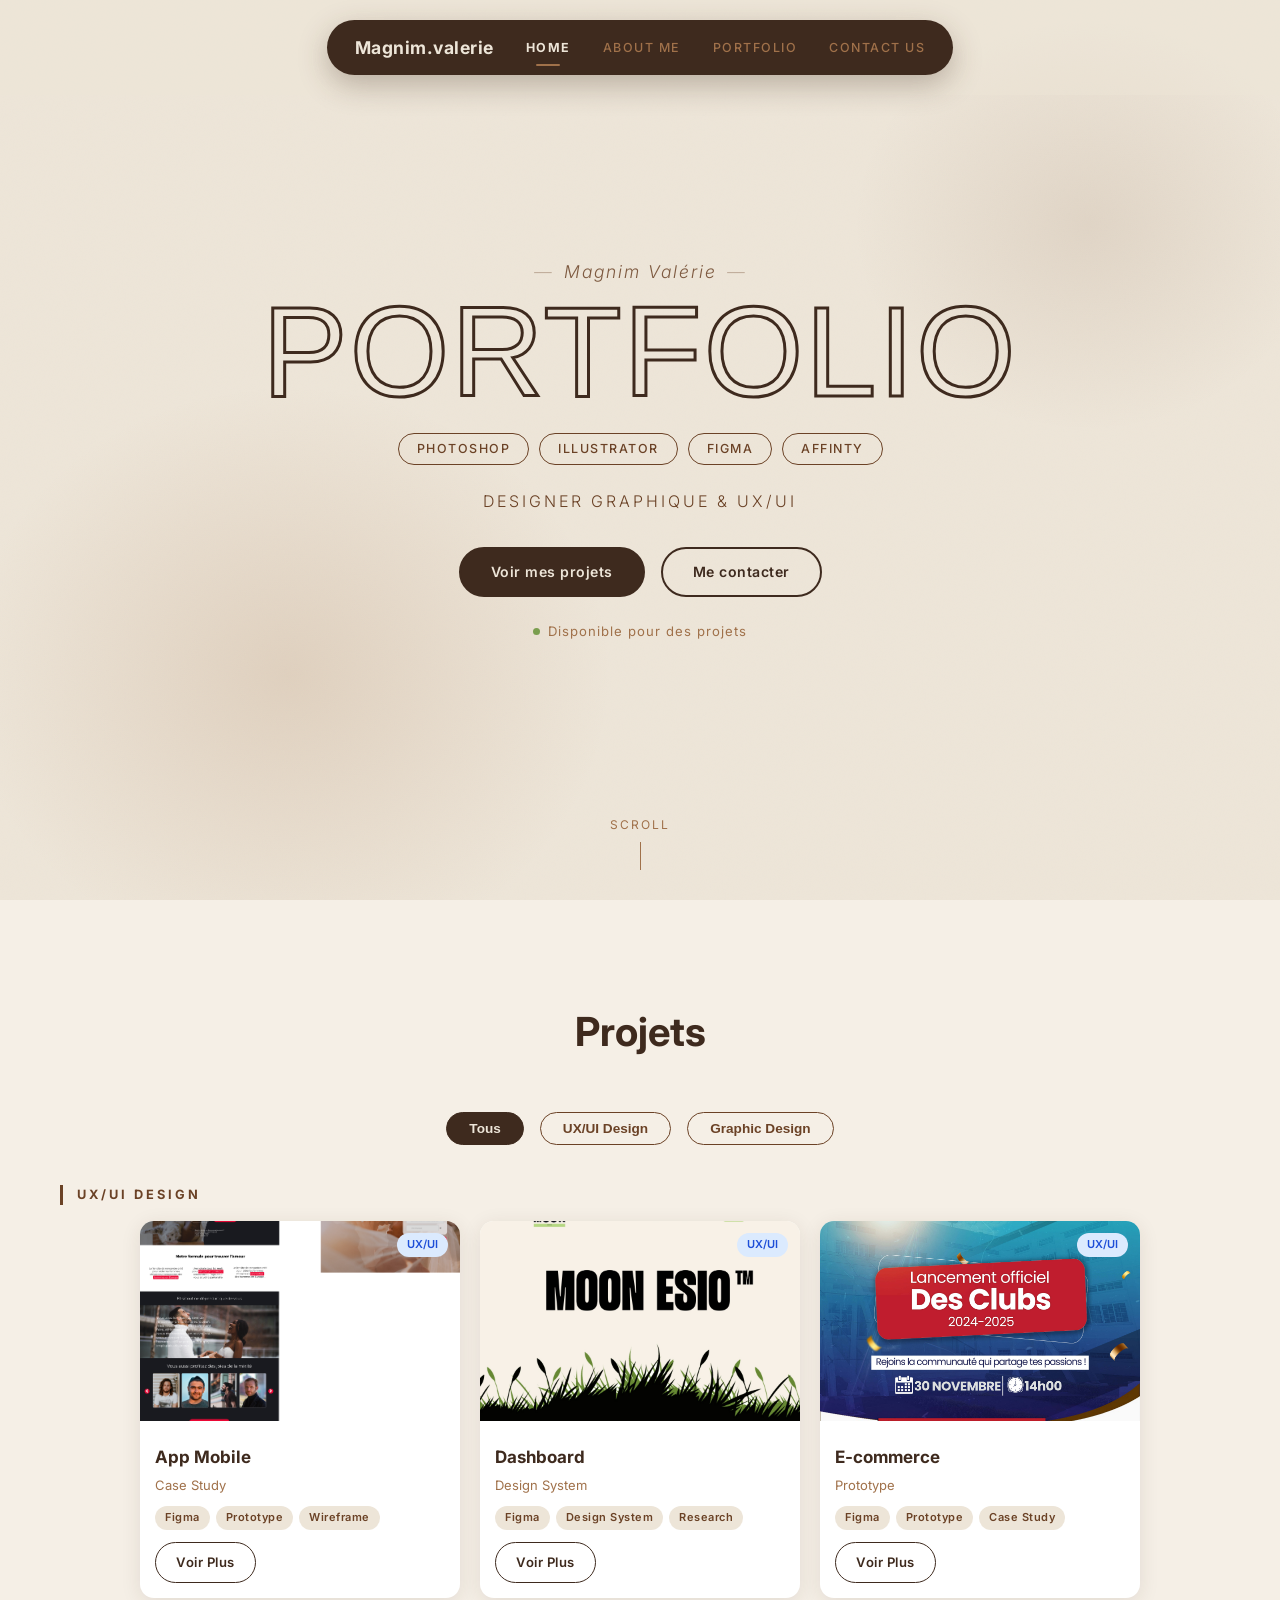
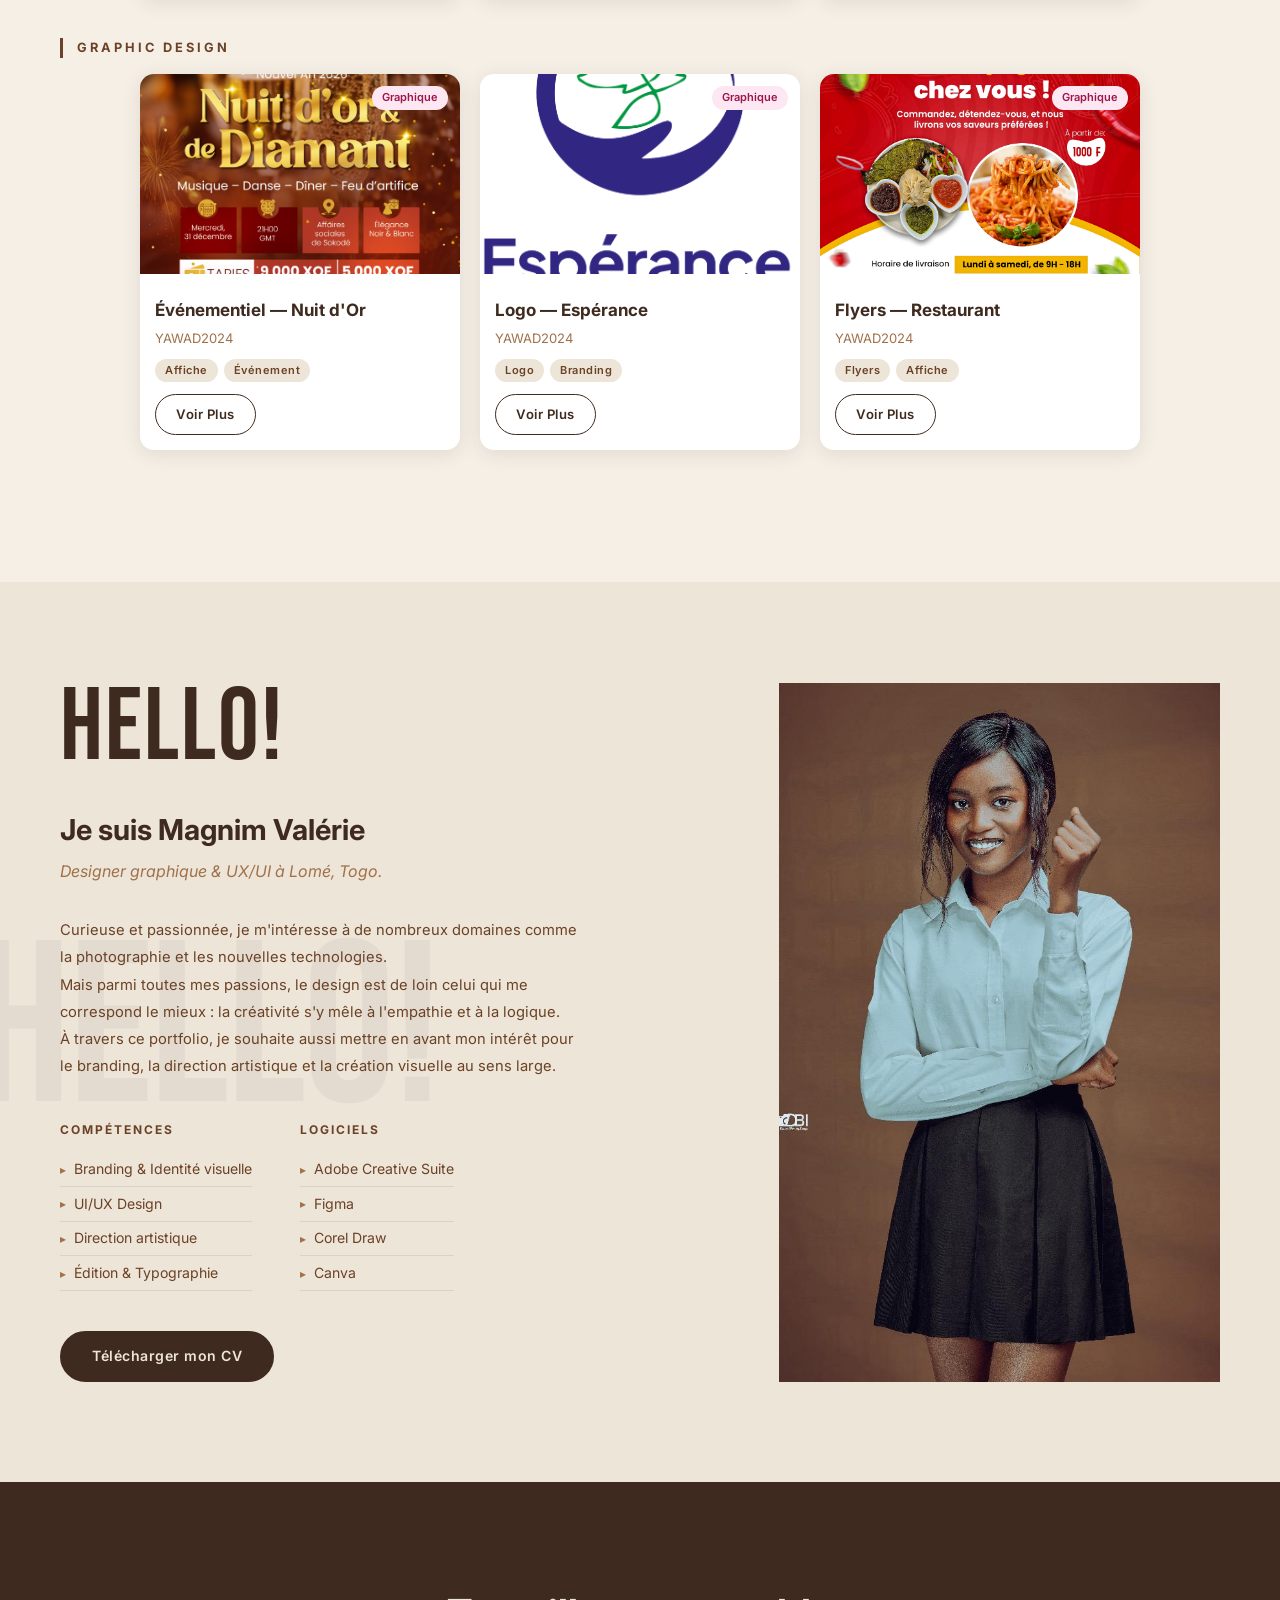
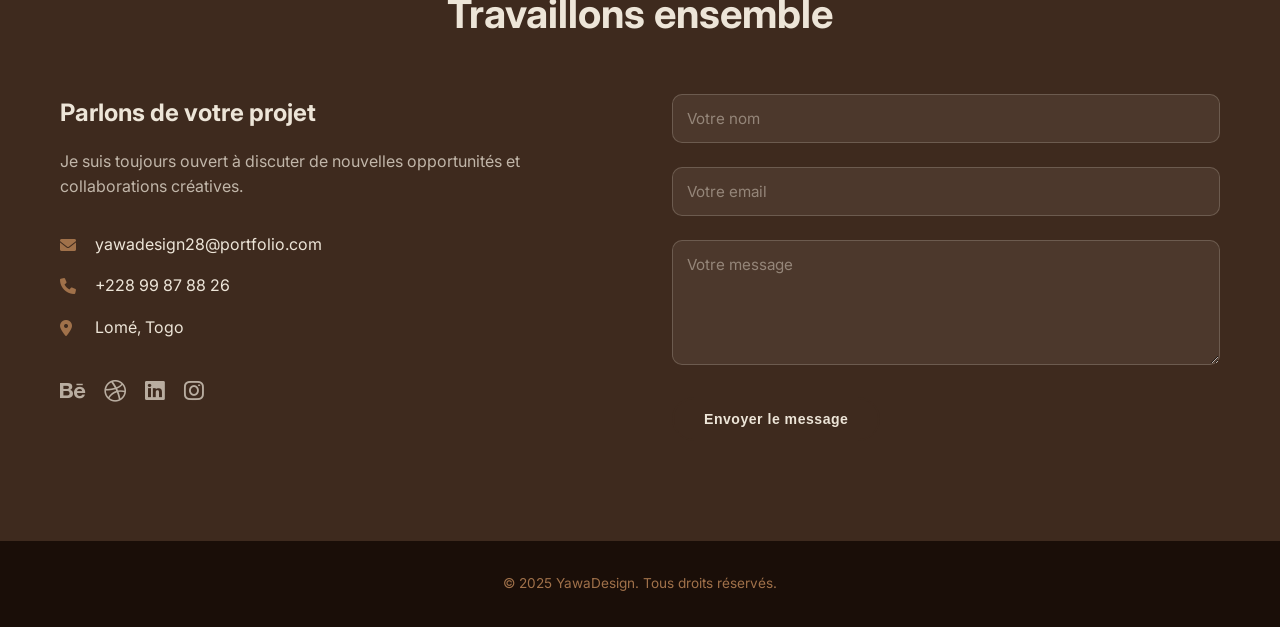
==== commit 4c3b9b99: "feat: enhance portfolio functionality with active navbar links and project filters; improve lightbox" ====
--- a/index.html
+++ b/index.html
@@ -19,9 +19,8 @@
         </div>
         <ul class="nav-menu">
             <li><a href="#home" class="nav-link active">Home</a></li>
-            <li><a href="#about" class="nav-link">About Us</a></li>
+            <li><a href="#about" class="nav-link">About Me</a></li>
             <li><a href="#projects" class="nav-link">Portfolio</a></li>
-            <li><a href="#services" class="nav-link">Services</a></li>
             <li><a href="#contact" class="nav-link">Contact Us</a></li>
         </ul>
     </div>
@@ -194,7 +193,7 @@
                     </ul>
                 </div>
             </div>
-            <a href="CV N'ZONOU M.VALERIE.pdf" class="btn btn-primary" download>Télécharger mon CV</a>
+            <a href="CV M.Valerie-N'ZONOU-AGATE.pdf" class="btn btn-primary" download>Télécharger mon CV</a>
         </div>
         <div class="about-right">
             <img src="1.jpg" alt="Magnim Valérie">
--- a/style.css
+++ b/style.css
@@ -176,6 +176,7 @@
 .hero-type-block {
     display: flex;
     flex-direction: column;
+    align-items: center;
     line-height: 0.85;
     margin-bottom: 1.5rem;
 }
@@ -184,8 +185,8 @@
     display: block;
 }
 
-/* Ligne 1 : PORT — légèrement à gauche */
-.line-1 { transform: translateX(-4%); }
+/* Ligne 1 : PORTFOLIO centré */
+.line-1 { transform: translateX(0); }
 /* Ligne 2 : FOLIO — légèrement à droite */
 .line-2 { transform: translateX(4%); }
 
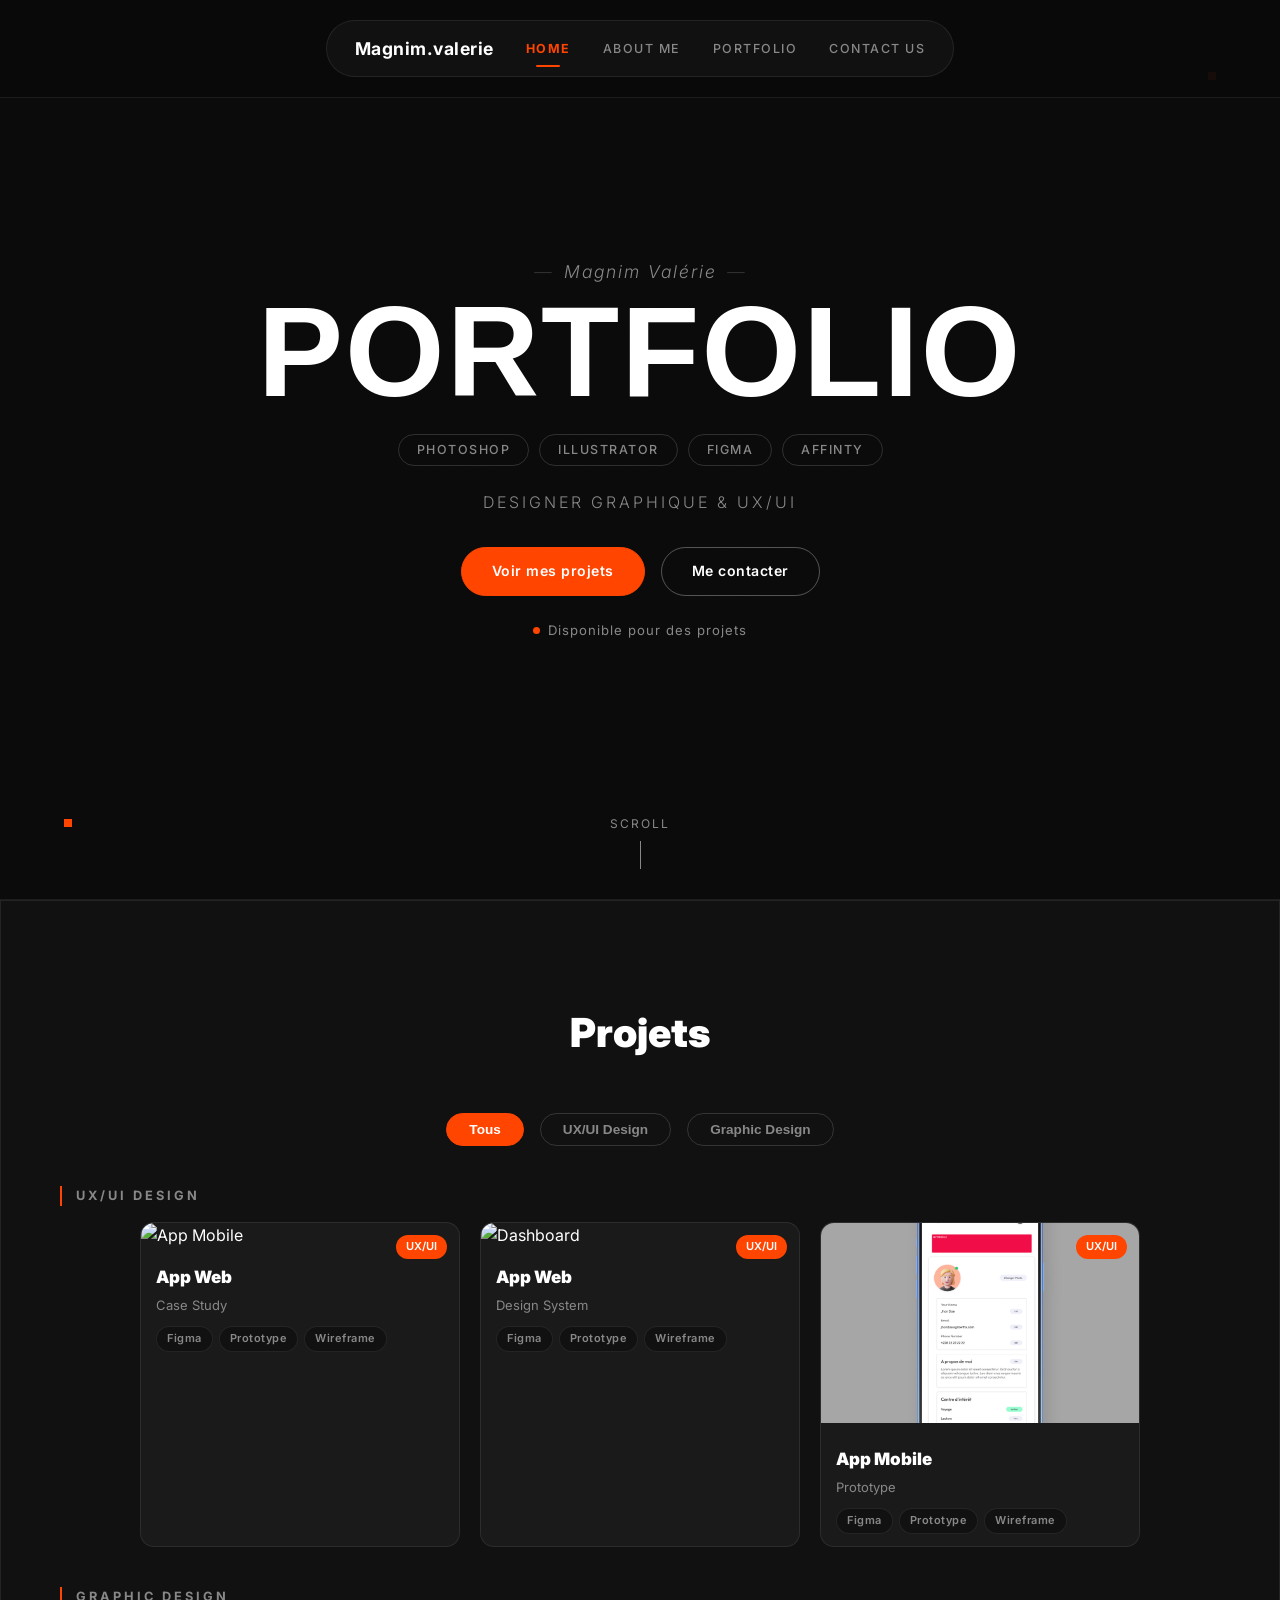
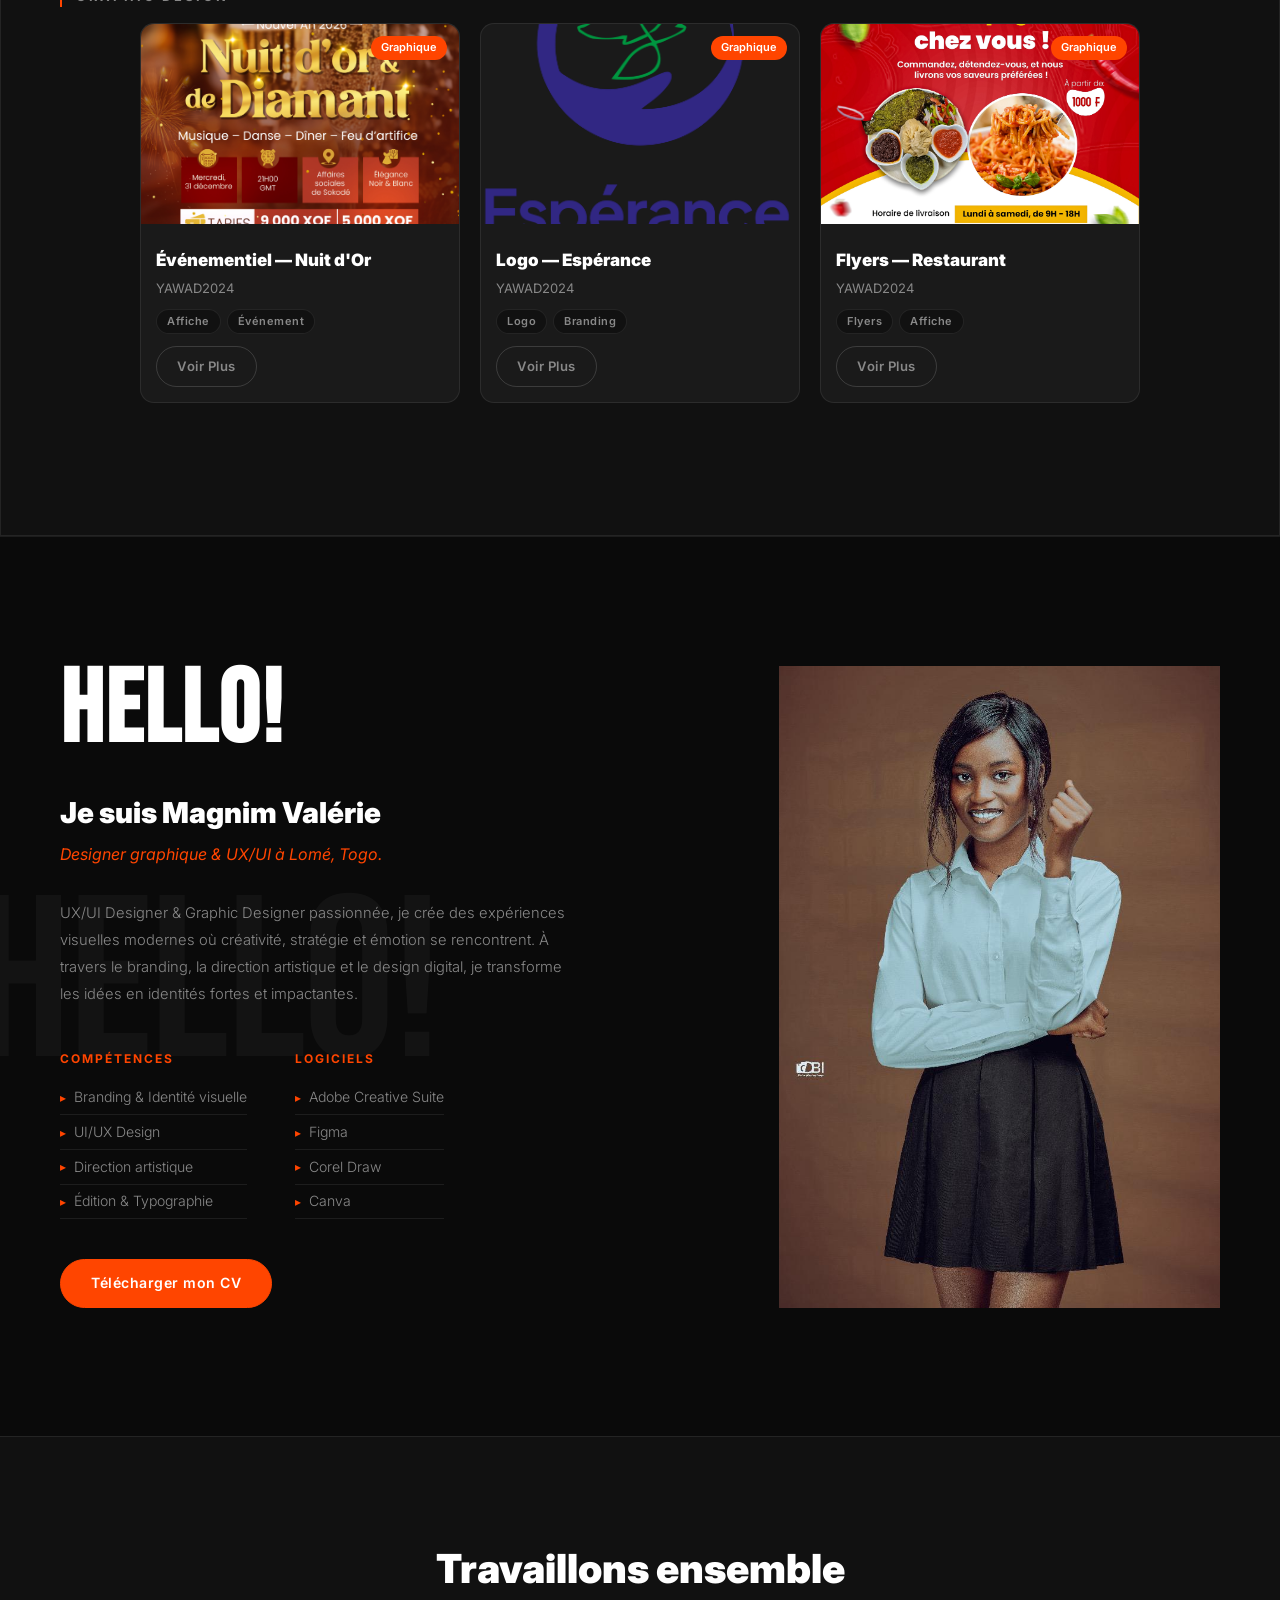
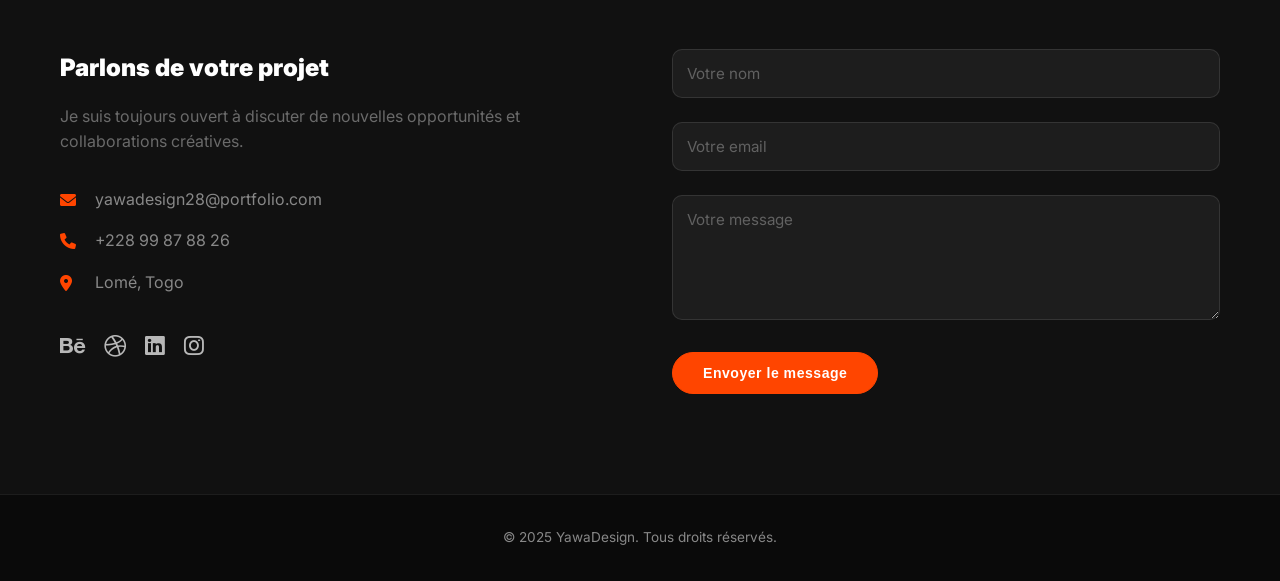
==== commit 8ebdd86c: "Modification du site" ====
--- a/index.html
+++ b/index.html
@@ -84,39 +84,39 @@
             <div class="cards ux-section">
                 <div class="card product-card" data-cat="ux">
                     <span class="card-badge badge-ux">UX/UI</span>
-                    <img src="Site_Afriqueen.png" alt="App Mobile">
-                    <h3>App Mobile</h3>
+                    <img src="MacBook_Mockup_1.svg" alt="App Mobile">
+                    <h3>App Web</h3>
                     <span class="ref">Case Study</span>
                     <div class="card-tags">
                         <span class="tag">Figma</span>
                         <span class="tag">Prototype</span>
                         <span class="tag">Wireframe</span>
                     </div>
-                    <a href="https://www.figma.com/proto/KNkFB5kSwhOBDfm9Cwn4kr/Site_Afriqueen?node-id=1-4&p=f&t=mkwHteRJUSHJxhgC-0&scaling=scale-down&content-scaling=fixed&page-id=1%3A2" class="btn">Voir Plus</a>
+                    <!-- <a href="https://www.figma.com/proto/KNkFB5kSwhOBDfm9Cwn4kr/Site_Afriqueen?node-id=1-4&p=f&t=mkwHteRJUSHJxhgC-0&scaling=scale-down&content-scaling=fixed&page-id=1%3A2" class="btn">Voir Plus</a> -->
                 </div>
                 <div class="card product-card" data-cat="ux">
                     <span class="card-badge badge-ux">UX/UI</span>
-                    <img src="01_Home.jpg" alt="Dashboard">
-                    <h3>Dashboard</h3>
+                    <img src="MacBook_Mockup_2.svg" alt="Dashboard">
+                    <h3>App Web</h3>
                     <span class="ref">Design System</span>
                     <div class="card-tags">
                         <span class="tag">Figma</span>
-                        <span class="tag">Design System</span>
-                        <span class="tag">Research</span>
-                    </div>
-                    <a href="#" class="btn">Voir Plus</a>
+                        <span class="tag">Prototype</span>
+                        <span class="tag">Wireframe</span>
+                    </div>
+                    <!-- <a href="#" class="btn">Voir Plus</a> -->
                 </div>
                 <div class="card product-card" data-cat="ux">
                     <span class="card-badge badge-ux">UX/UI</span>
-                    <img src="flyers/3.jpg" alt="E-commerce">
-                    <h3>E‑commerce</h3>
+                    <img src="Phone.jpg" alt="E-commerce">
+                    <h3>App Mobile</h3>
                     <span class="ref">Prototype</span>
                     <div class="card-tags">
                         <span class="tag">Figma</span>
                         <span class="tag">Prototype</span>
-                        <span class="tag">Case Study</span>
-                    </div>
-                    <a href="#" class="btn">Voir Plus</a>
+                        <span class="tag">Wireframe</span>
+                    </div>
+                    <!-- <a href="#" class="btn">Voir Plus</a> -->
                 </div>
             </div>
 
@@ -169,9 +169,8 @@
             <h2 class="about-name">Je suis Magnim Valérie</h2>
             <p class="about-role">Designer graphique & UX/UI à Lomé, Togo.</p>
             <p class="about-bio">
-                Curieuse et passionnée, je m'intéresse à de nombreux domaines comme la photographie et les nouvelles technologies.<br>
-                Mais parmi toutes mes passions, le design est de loin celui qui me correspond le mieux : la créativité s'y mêle à l'empathie et à la logique.<br>
-                À travers ce portfolio, je souhaite aussi mettre en avant mon intérêt pour le branding, la direction artistique et la création visuelle au sens large.
+                UX/UI Designer & Graphic Designer passionnée, je crée des expériences visuelles modernes où créativité, stratégie et émotion se rencontrent.
+À travers le branding, la direction artistique et le design digital, je transforme les idées en identités fortes et impactantes.
             </p>
             <div class="about-skills-row">
                 <div class="about-skill-col">
--- a/style.css
+++ b/style.css
@@ -1,15 +1,16 @@
 * { margin: 0; padding: 0; box-sizing: border-box; }
 
 :root {
-    --beige:       #EDE5D8;   /* fond principal beige */
-    --beige-dark:  #D9CEBC;   /* beige légèrement plus foncé */
-    --cafe:        #3E2A1E;   /* café foncé — texte principal */
-    --cafe-mid:    #6B4226;   /* café moyen — accents */
-    --cafe-light:  #A0714A;   /* café clair — tags, sous-titres */
-    --cream:       #F5EFE6;   /* crème pour contrastes doux */
-    --dark-color:  #0E0E0E;
-    --light-color: #EDE5D8;
-    --shadow: 0 10px 30px rgba(62,42,30,0.15);
+    --beige:       #0a0a0a;   /* fond principal noir profond */
+    --beige-dark:  #1a1a1a;   /* fond secondaire */
+    --cafe:        #ffffff;   /* texte principal blanc */
+    --cafe-mid:    #888888;   /* texte secondaire gris moyen */
+    --cafe-light:  #ff4500;   /* accent orange vif */
+    --cream:       #111111;   /* fond cartes */
+    --dark-color:  #0a0a0a;
+    --light-color: #ffffff;
+    --accent:      #ff4500;
+    --shadow: none;
     --transition: all 0.3s ease;
 }
 
@@ -32,11 +33,12 @@
     position: fixed;
     top: 0;
     width: 100%;
-    background:rgba(237,229,216,0.4) ;
+    background: rgba(10,10,10,0.95);
     z-index: 1000;
     padding: 1.25rem 0;
     display: flex;
     justify-content: center;
+    border-bottom: 1px solid rgba(255,255,255,0.08);
 }
 
 .nav-container {
@@ -44,16 +46,17 @@
     justify-content: center;
     align-items: center;
     gap: 2rem;
-    background: var(--cafe);
+    background: #111111;
     border-radius: 50px;
     padding: 0.85rem 1.75rem;
-    box-shadow: 0 10px 30px rgba(62,42,30,0.3);
+    box-shadow: none;
+    border: 1px solid rgba(255,255,255,0.08);
 }
 
 .nav-logo a {
     font-size: 1.1rem;
     font-weight: 700;
-    color: var(--beige);
+    color: #ffffff;
     text-decoration: none;
     letter-spacing: 0.5px;
 }
@@ -68,7 +71,7 @@
 
 .nav-link {
     text-decoration: none;
-    color: var(--cafe-light);
+    color: #888888;
     font-weight: 500;
     text-transform: uppercase;
     letter-spacing: 1.5px;
@@ -80,7 +83,7 @@
 
 .nav-link:hover,
 .nav-link.active {
-    color: var(--beige);
+    color: #ff4500;
     font-weight: 700;
 }
 
@@ -92,7 +95,7 @@
     transform: translateX(-50%);
     width: 24px;
     height: 2px;
-    background: var(--cafe-light);
+    background: #ff4500;
     border-radius: 2px;
 }
 
@@ -104,42 +107,43 @@
     display: flex;
     align-items: center;
     justify-content: center;
-    background: var(--beige);
+    background: #0a0a0a;
     position: relative;
     overflow: hidden;
     text-align: center;
+    border-bottom: 1px solid rgba(255,255,255,0.08);
 }
 
 /* Grain subtil en overlay */
 .hero-noise {
     position: absolute;
     inset: 0;
-    background-image: url("data:image/svg+xml,%3Csvg viewBox='0 0 256 256' xmlns='http://www.w3.org/2000/svg'%3E%3Cfilter id='n'%3E%3CfeTurbulence type='fractalNoise' baseFrequency='0.9' numOctaves='4' stitchTiles='stitch'/%3E%3C/filter%3E%3Crect width='100%25' height='100%25' filter='url(%23n)' opacity='0.04'/%3E%3C/svg%3E");
+    background-image: url("data:image/svg+xml,%3Csvg viewBox='0 0 256 256' xmlns='http://www.w3.org/2000/svg'%3E%3Cfilter id='n'%3E%3CfeTurbulence type='fractalNoise' baseFrequency='0.9' numOctaves='4' stitchTiles='stitch'/%3E%3C/filter%3E%3Crect width='100%25' height='100%25' filter='url(%23n)' opacity='0.02'/%3E%3C/svg%3E");
     background-size: 200px 200px;
     pointer-events: none;
-    opacity: 0.6;
-}
-
-/* Tache de lumière chaude — effet mesh léger */
+    opacity: 0.3;
+}
+
+/* Accent carré minimaliste — coin supérieur droit */
 .hero::before {
     content: '';
     position: absolute;
-    bottom: -10%;
-    left: -5%;
-    width: 55%;
-    height: 70%;
-    background: radial-gradient(ellipse, rgba(160,113,74,0.18) 0%, transparent 65%);
+    top: 8%;
+    right: 5%;
+    width: 8px;
+    height: 8px;
+    background: #ff4500;
     pointer-events: none;
 }
 
 .hero::after {
     content: '';
     position: absolute;
-    top: 0;
-    right: -5%;
-    width: 40%;
-    height: 50%;
-    background: radial-gradient(ellipse, rgba(107,66,38,0.1) 0%, transparent 65%);
+    bottom: 8%;
+    left: 5%;
+    width: 8px;
+    height: 8px;
+    background: #ff4500;
     pointer-events: none;
 }
 
@@ -158,10 +162,10 @@
     font-size: 1.1rem;
     font-style: italic;
     font-weight: 300;
-    color: var(--cafe-mid);
+    color: #888888;
     letter-spacing: 2px;
     margin-bottom: 0.5rem;
-    opacity: 0.85;
+    opacity: 1;
     position: relative;
 }
 
@@ -169,7 +173,7 @@
 .hero-signature::after {
     content: '—';
     margin: 0 10px;
-    opacity: 0.4;
+    opacity: 0.3;
 }
 
 /* Bloc typo géant */
@@ -193,19 +197,18 @@
 .hero-big {
     font-family: 'Stretch Pro', sans-serif;
     font-size: clamp(4rem, 10vw, 9rem);
-    font-weight: 200;
-    color: transparent;
-    -webkit-text-stroke: 3px var(--cafe);
+    font-weight: 900;
+    color: #ffffff;
+    -webkit-text-stroke: 0px transparent;
     letter-spacing: 2px;
     display: block;
     line-height: 0.9;
     transition: all 0.4s ease;
 }
 
-/* Au hover : remplissage café */
+/* Au hover : changement d'accent */
 .hero-big:hover {
-    color: var(--cafe);
-    -webkit-text-stroke: 0px transparent;
+    color: #ff4500;
 }
 
 /* Tags outils */
@@ -218,8 +221,8 @@
 }
 
 .hero-tag {
-    border: 1.5px solid var(--cafe-mid);
-    color: var(--cafe-mid);
+    border: 1px solid rgba(255,255,255,0.15);
+    color: #888888;
     font-size: 0.78rem;
     font-weight: 500;
     letter-spacing: 1.5px;
@@ -231,16 +234,16 @@
 }
 
 .hero-tag:hover {
-    background: var(--cafe);
-    color: var(--beige);
-    border-color: var(--cafe);
+    background: #ff4500;
+    color: #ffffff;
+    border-color: #ff4500;
 }
 
 /* Sous-titre */
 .hero-subtitle {
     font-size: 1rem;
     font-weight: 300;
-    color: var(--cafe-mid);
+    color: #888888;
     letter-spacing: 3px;
     text-transform: uppercase;
     margin-bottom: 2rem;
@@ -257,7 +260,7 @@
 
 .btn {
     padding: 12px 30px;
-    border: none;
+    border: 1px solid rgba(255,255,255,0.2);
     border-radius: 50px;
     text-decoration: none;
     font-weight: 600;
@@ -269,28 +272,30 @@
 }
 
 .btn-primary {
-    background: var(--cafe);
-    color: var(--beige);
-    border: 2px solid var(--cafe);
+    background: #ff4500;
+    color: #ffffff;
+    border: 1px solid #ff4500;
 }
 .btn-primary:hover {
-    background: var(--cafe-mid);
-    border-color: var(--cafe-mid);
+    background: transparent;
+    color: #ff4500;
+    border-color: #ff4500;
 }
 
 .btn-secondary {
     background: transparent;
-    color: var(--cafe);
-    border: 2px solid var(--cafe);
+    color: #ffffff;
+    border: 1px solid rgba(255,255,255,0.3);
 }
 .btn-secondary:hover {
-    background: var(--cafe);
-    color: var(--beige);
+    background: #ff4500;
+    color: #ffffff;
+    border-color: #ff4500;
 }
 
 .availability {
     font-size: 0.82rem;
-    color: var(--cafe-light);
+    color: #888888;
     display: flex;
     align-items: center;
     justify-content: center;
@@ -301,7 +306,7 @@
 .dot {
     width: 7px;
     height: 7px;
-    background: #7a9e4e;
+    background: #ff4500;
     border-radius: 50%;
     display: inline-block;
     animation: pulse 2s infinite;
@@ -318,7 +323,7 @@
     left: 50%;
     transform: translateX(-50%);
     text-align: center;
-    color: var(--cafe-light);
+    color: #888888;
     font-size: 0.75rem;
     letter-spacing: 2px;
     text-transform: uppercase;
@@ -327,7 +332,7 @@
 .arrow {
     width: 1px;
     height: 28px;
-    background: var(--cafe-light);
+    background: #888888;
     margin: 8px auto 0;
     animation: bounce 2s infinite;
 }
@@ -345,14 +350,27 @@
 
 .section-title {
     font-size: 2.5rem;
-    font-weight: 700;
+    font-weight: 900;
     text-align: center;
     margin-bottom: 3rem;
-    color: var(--cafe);
+    color: #ffffff;
 }
 
 /* Projets */
-.projects { background: var(--cream); }
+.projects { background: #111111; border: 1px solid rgba(255,255,255,0.08); }
+
+#projects .scroll-reveal {
+    opacity: 0;
+    transform: translateY(32px);
+    visibility: hidden;
+    transition: opacity 0.8s ease-out, transform 0.8s ease-out;
+}
+
+#projects .scroll-reveal.revealed {
+    opacity: 1;
+    transform: translateY(0);
+    visibility: visible;
+}
 
 .project-filters {
     display: flex;
@@ -364,10 +382,10 @@
 
 .filter-btn {
     padding: 8px 22px;
-    border: 1.5px solid var(--cafe-mid);
+    border: 1px solid rgba(255,255,255,0.15);
     border-radius: 50px;
     background: transparent;
-    color: var(--cafe-mid);
+    color: #888888;
     font-weight: 600;
     font-size: 0.85rem;
     cursor: pointer;
@@ -376,9 +394,9 @@
 
 .filter-btn.active,
 .filter-btn:hover {
-    background: var(--cafe);
-    color: var(--beige);
-    border-color: var(--cafe);
+    background: #ff4500;
+    color: #ffffff;
+    border-color: #ff4500;
 }
 
 .section-label {
@@ -386,10 +404,10 @@
     font-weight: 700;
     text-transform: uppercase;
     letter-spacing: 3px;
-    color: var(--cafe-mid);
+    color: #888888;
     margin: 2.5rem 0 1rem;
     padding-left: 14px;
-    border-left: 3px solid var(--cafe-mid);
+    border-left: 2px solid #ff4500;
 }
 
 .cards {
@@ -402,32 +420,34 @@
 
 .product-card {
     width: 320px;
-    background: #fff;
+    background: #1a1a1a;
     border-radius: 14px;
     overflow: hidden;
-    box-shadow: 0 4px 20px rgba(62,42,30,0.1);
+    box-shadow: none;
+    border: 1px solid rgba(255,255,255,0.08);
     transition: 0.3s;
     position: relative;
 }
 
-.product-card:hover { transform: translateY(-6px); box-shadow: 0 12px 30px rgba(62,42,30,0.18); }
+.product-card:hover { transform: translateY(-6px); border-color: #ff4500; }
 
 .product-card img { width: 100%; height: 200px; object-fit: cover; }
 
-.product-card h3 { font-size: 17px; margin: 15px 15px 4px; font-weight: 700; color: var(--cafe); }
-
-.product-card .ref { display: block; margin: 0 15px 10px; color: var(--cafe-light); font-size: 13px; }
+.product-card h3 { font-size: 17px; margin: 15px 15px 4px; font-weight: 900; color: #ffffff; }
+
+.product-card .ref { display: block; margin: 0 15px 10px; color: #888888; font-size: 13px; }
 
 .card-tags { display: flex; flex-wrap: wrap; gap: 6px; margin: 0 15px 12px; }
 
 .tag {
-    background: var(--beige);
-    color: var(--cafe-mid);
+    background: #111111;
+    color: #888888;
     font-size: 11px;
     font-weight: 600;
     padding: 3px 10px;
     border-radius: 20px;
     letter-spacing: 0.5px;
+    border: 1px solid rgba(255,255,255,0.08);
 }
 
 .card-badge {
@@ -438,35 +458,38 @@
     font-weight: 600;
     padding: 3px 10px;
     border-radius: 20px;
-}
-
-.badge-ux { background: #dbeafe; color: #1d4ed8; }
-.badge-gd { background: #fce7f3; color: #9d174d; }
+    background: #ff4500;
+    color: #ffffff;
+}
+
+.badge-ux { background: #ff4500; color: #ffffff; }
+.badge-gd { background: #ff4500; color: #ffffff; }
 
 .product-card .btn {
     margin: 0 15px 15px;
     padding: 9px 20px;
     background: transparent;
-    border: 1.5px solid var(--cafe);
-    color: var(--cafe);
+    border: 1px solid rgba(255,255,255,0.15);
+    color: #888888;
     border-radius: 50px;
     font-size: 0.82rem;
     display: inline-block;
 }
 
-.product-card .btn:hover { background: var(--cafe); color: var(--beige); }
+.product-card .btn:hover { background: #ff4500; color: #ffffff; border-color: #ff4500; }
 
 /* ═══════════════════════════════
    SECTION À PROPOS
    ═══════════════════════════════ */
 .about {
     position: relative;
-    background: var(--beige);
+    background: #0a0a0a;
     overflow: hidden;
     padding: 0;
     min-height: 100vh;
     display: flex;
     align-items: center;
+    border-top: 1px solid rgba(255,255,255,0.08);
 }
 
 .about-hello-bg {
@@ -476,7 +499,7 @@
     transform: translateY(-50%);
     font-family: 'Bebas Neue', sans-serif;
     font-size: clamp(8rem, 18vw, 18rem);
-    color: rgba(62,42,30,0.05);
+    color: rgba(255,255,255,0.04);
     letter-spacing: -2px;
     pointer-events: none;
     user-select: none;
@@ -502,8 +525,8 @@
 .about-hello {
     font-family: 'Bebas Neue', sans-serif;
     font-size: clamp(4rem, 8vw, 7rem);
-    font-weight: 400;
-    color: var(--cafe);
+    font-weight: 900;
+    color: #ffffff;
     line-height: 0.9;
     margin-bottom: 2rem;
     letter-spacing: 2px;
@@ -511,24 +534,25 @@
 
 .about-name {
     font-size: clamp(1.3rem, 2.5vw, 1.8rem);
-    font-weight: 700;
-    color: var(--cafe);
+    font-weight: 900;
+    color: #ffffff;
     margin-bottom: 0.4rem;
 }
 
 .about-role {
     font-size: 1rem;
     font-style: italic;
-    color: var(--cafe-light);
+    color: #ff4500;
     margin-bottom: 2rem;
 }
 
 .about-bio {
     font-size: 0.92rem;
-    color: var(--cafe-mid);
+    color: #888888;
     line-height: 1.85;
     margin-bottom: 2.5rem;
     max-width: 520px;
+    font-weight: 300;
 }
 
 .about-skills-row {
@@ -541,7 +565,7 @@
     font-size: 0.75rem;
     text-transform: uppercase;
     letter-spacing: 2px;
-    color: var(--cafe-mid);
+    color: #ff4500;
     margin-bottom: 0.8rem;
     font-weight: 700;
 }
@@ -550,17 +574,18 @@
 
 .about-skill-col li {
     font-size: 0.88rem;
-    color: var(--cafe-mid);
+    color: #888888;
     padding: 0.35rem 0;
-    border-bottom: 1px solid rgba(62,42,30,0.1);
+    border-bottom: 1px solid rgba(255,255,255,0.08);
     display: flex;
     align-items: center;
     gap: 8px;
+    font-weight: 300;
 }
 
 .about-skill-col li::before {
     content: "▸";
-    color: var(--cafe-light);
+    color: #ff4500;
     font-size: 0.75rem;
 }
 
@@ -584,32 +609,34 @@
 /* ═══════════════════════════════
    CONTACT
    ═══════════════════════════════ */
-.contact { background: var(--cafe); color: var(--beige); }
-
-.contact .section-title { color: var(--beige); }
+.contact { background: #111111; color: #ffffff; border-top: 1px solid rgba(255,255,255,0.08); }
+
+.contact .section-title { color: #ffffff; }
 
 .contact-content { display: grid; grid-template-columns: 1fr 1fr; gap: 4rem; }
 
-.contact-info h3 { font-size: 1.5rem; margin-bottom: 1rem; color: var(--beige); }
-
-.contact-info p { margin-bottom: 2rem; opacity: 0.75; }
+.contact-info h3 { font-size: 1.5rem; margin-bottom: 1rem; color: #ffffff; font-weight: 900; }
+
+.contact-info p { margin-bottom: 2rem; opacity: 0.75; color: #888888; }
 
 .contact-item { display: flex; align-items: center; margin-bottom: 1rem; }
 
-.contact-item i { margin-right: 15px; color: var(--cafe-light); width: 20px; }
+.contact-item i { margin-right: 15px; color: #ff4500; width: 20px; }
+
+.contact-item { color: #888888; }
 
 .social-links { margin-top: 2rem; }
 
 .social-links a {
     display: inline-block;
     margin-right: 15px;
-    color: var(--beige);
+    color: #ffffff;
     font-size: 1.4rem;
     transition: var(--transition);
     opacity: 0.7;
 }
 
-.social-links a:hover { color: var(--cafe-light); opacity: 1; transform: translateY(-3px); }
+.social-links a:hover { color: #ff4500; opacity: 1; transform: translateY(-3px); }
 
 .form-group { margin-bottom: 1.5rem; }
 
@@ -617,10 +644,10 @@
 .form-group textarea {
     width: 100%;
     padding: 14px;
-    border: 1px solid rgba(237,229,216,0.2);
+    border: 1px solid rgba(255,255,255,0.1);
     border-radius: 10px;
-    background: rgba(237,229,216,0.08);
-    color: var(--beige);
+    background: rgba(255,255,255,0.05);
+    color: #ffffff;
     font-size: 0.95rem;
     transition: var(--transition);
     font-family: 'Inter', sans-serif;
@@ -629,15 +656,15 @@
 .form-group input:focus,
 .form-group textarea:focus {
     outline: none;
-    border-color: rgba(237,229,216,0.4);
-    background: rgba(237,229,216,0.12);
+    border-color: #ff4500;
+    background: rgba(255,255,255,0.08);
 }
 
 .form-group input::placeholder,
-.form-group textarea::placeholder { color: rgba(237,229,216,0.45); }
+.form-group textarea::placeholder { color: rgba(255,255,255,0.3); }
 
 /* Footer */
-.footer { background: #1a0e08; color: var(--cafe-light); text-align: center; padding: 2rem 0; font-size: 0.85rem; }
+.footer { background: #0a0a0a; color: #888888; text-align: center; padding: 2rem 0; font-size: 0.85rem; border-top: 1px solid rgba(255,255,255,0.08); }
 
 /* ═══════════════════════════════
    RESPONSIVE
@@ -647,7 +674,7 @@
     .about-right { width: 100%; max-width: 400px; height: 400px; border-radius: 20px; overflow: hidden; }
     .about-right img { border-radius: 20px; }
     .contact-content { grid-template-columns: 1fr; gap: 2rem; }
-    .hero-big { font-size: clamp(5rem, 20vw, 10rem); -webkit-text-stroke: 2px var(--cafe); }
+    .hero-big { font-size: clamp(5rem, 20vw, 10rem); font-weight: 900; }
 }
 
 @media (max-width: 600px) {
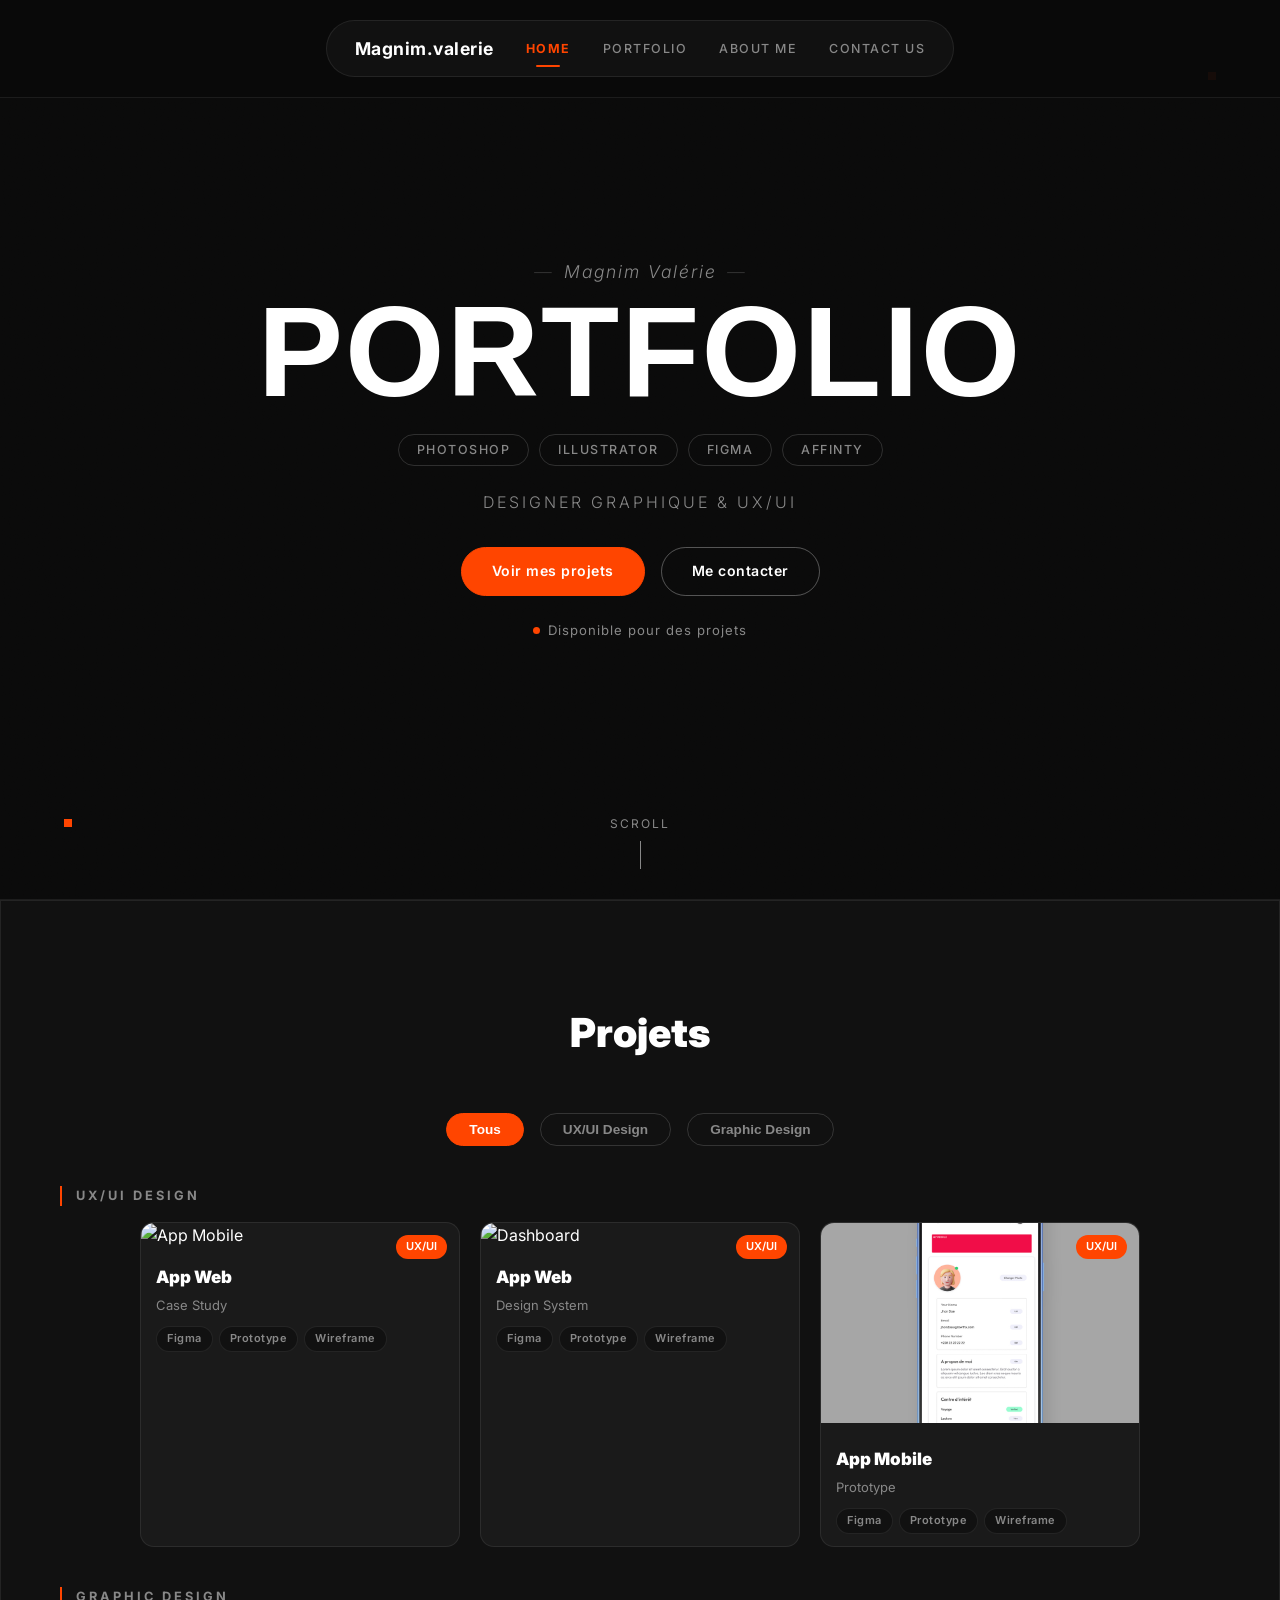
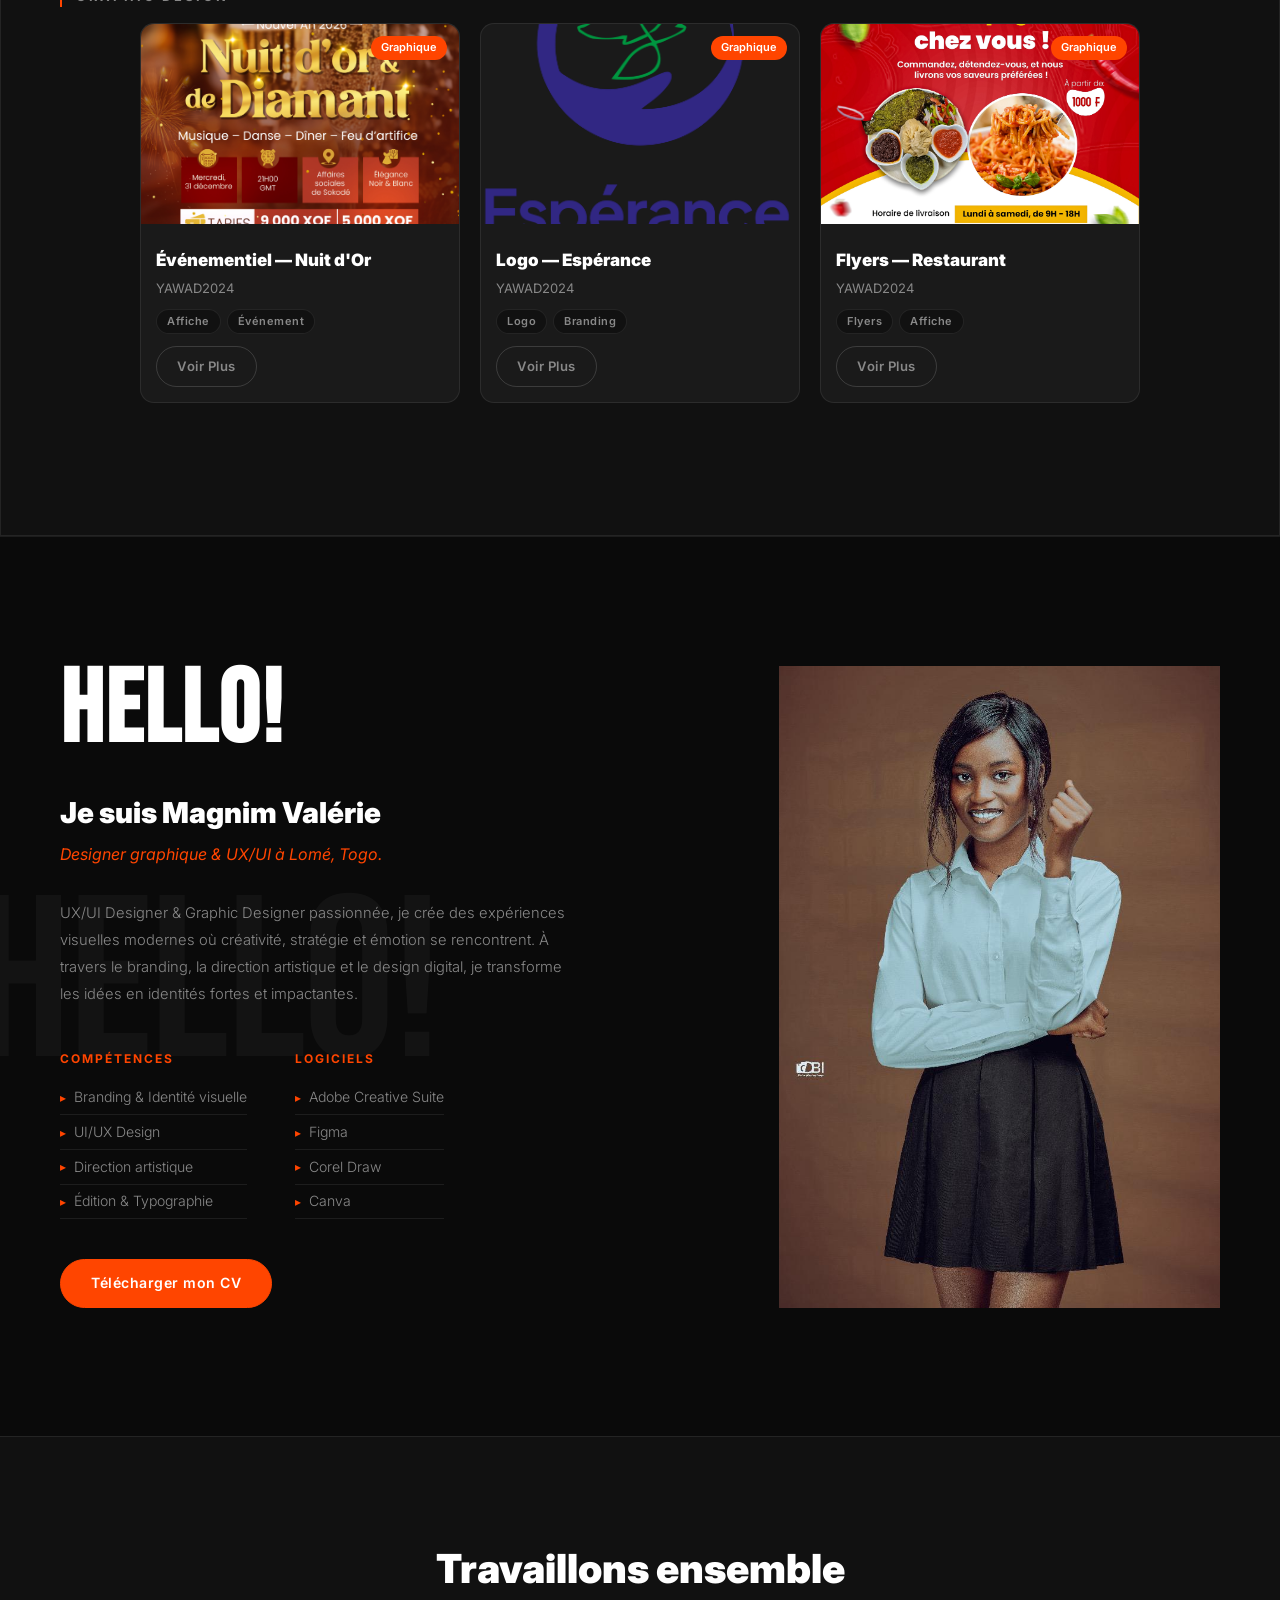
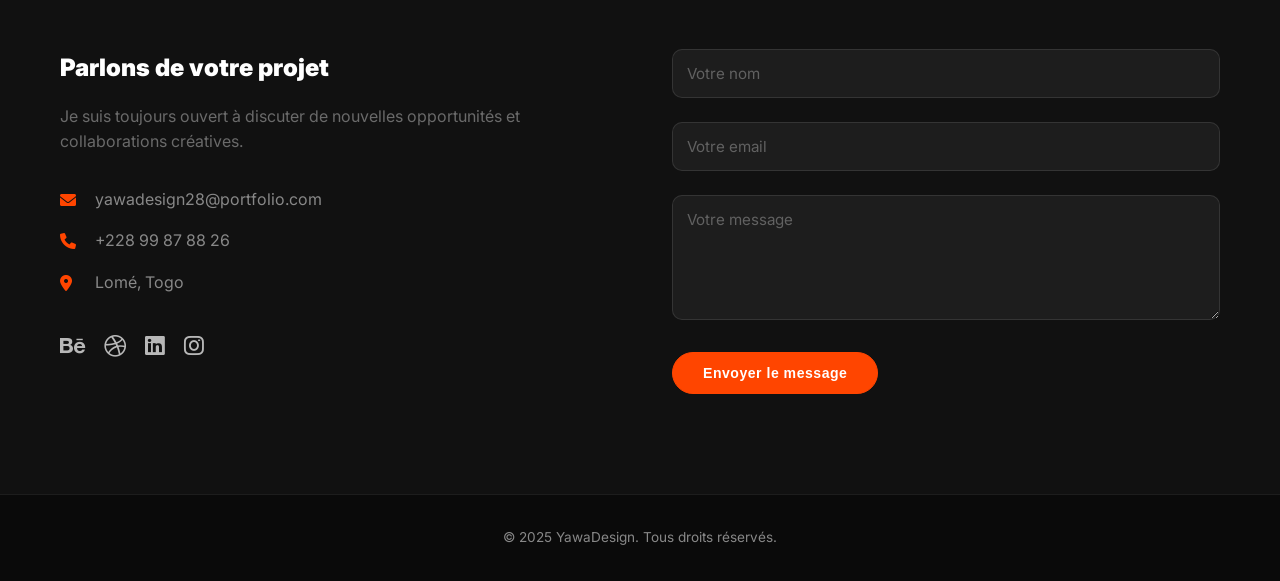
==== commit 90265965: "Améliore responsive mobile et menu navigation" ====
--- a/index.html
+++ b/index.html
@@ -17,10 +17,13 @@
         <div class="nav-logo">
             <a href="#home">Magnim.valerie</a>
         </div>
+        <button class="nav-toggle" aria-label="Ouvrir le menu" aria-expanded="false">
+            <i class="fas fa-bars"></i>
+        </button>
         <ul class="nav-menu">
             <li><a href="#home" class="nav-link active">Home</a></li>
+            <li><a href="#projects" class="nav-link">Portfolio</a></li>
             <li><a href="#about" class="nav-link">About Me</a></li>
-            <li><a href="#projects" class="nav-link">Portfolio</a></li>
             <li><a href="#contact" class="nav-link">Contact Us</a></li>
         </ul>
     </div>
@@ -226,7 +229,7 @@
                     <a href="https://www.behance.net/valchou"><i class="fab fa-behance"></i></a>
                     <a href="#"><i class="fab fa-dribbble"></i></a>
                     <a href="https://www.linkedin.com/in/valerie-n-zonou-425495265/"><i class="fab fa-linkedin"></i></a>
-                    <a href="https://www.instagram.com/yawa_design_/"><i class="fab fa-instagram"></i></a>
+                    <a href="https://www.instagram.com/yawastudio.officiel_/"><i class="fab fa-instagram"></i></a>
                 </div>
             </div>
             <form class="contact-form">
--- a/style.css
+++ b/style.css
@@ -69,6 +69,15 @@
     list-style: none;
 }
 
+.nav-toggle {
+    display: none;
+    background: transparent;
+    border: none;
+    color: #ffffff;
+    font-size: 1.25rem;
+    cursor: pointer;
+}
+
 .nav-link {
     text-decoration: none;
     color: #888888;
@@ -183,10 +192,14 @@
     align-items: center;
     line-height: 0.85;
     margin-bottom: 1.5rem;
+    width: 100%;
+    max-width: 100%;
 }
 
 .hero-line {
     display: block;
+    width: 100%;
+    white-space: normal;
 }
 
 /* Ligne 1 : PORTFOLIO centré */
@@ -670,15 +683,206 @@
    RESPONSIVE
    ═══════════════════════════════ */
 @media (max-width: 900px) {
+    .nav-container {
+        position: relative;
+        justify-content: space-between;
+        flex-wrap: wrap;
+        width: 100%;
+        max-width: 1200px;
+        padding: 0 10px;
+    }
+
+    .nav-toggle {
+        display: block;
+    }
+
+    .nav-menu {
+        position: absolute;
+        top: 100%;
+        left: 0;
+        right: 0;
+        background: rgba(10, 10, 10, 0.98);
+        flex-direction: column;
+        align-items: center;
+        gap: 0;
+        padding: 0;
+        max-height: 0;
+        overflow: hidden;
+        transition: max-height 0.3s ease;
+    }
+
+    .nav-menu.open {
+        max-height: 260px;
+        padding: 1rem 0 1.2rem;
+        box-shadow: 0 24px 64px rgba(0, 0, 0, 0.25);
+    }
+
+    .nav-menu li {
+        width: 100%;
+    }
+
+    .nav-link {
+        width: 100%;
+        padding: 0.95rem 1rem;
+        text-align: center;
+    }
+
+    .nav-link:hover,
+    .nav-link.active {
+        color: #ff4500;
+    }
+
+    .hero {
+        min-height: 100vh;
+        padding: 0 20px;
+    }
+    .hero-inner {
+        gap: 1rem;
+        padding-top: 40px;
+        width: 100%;
+        max-width: 680px;
+    }
+    .hero-signature {
+        font-size: 0.95rem;
+    }
+    .hero-type-block {
+        max-width: 100%;
+        text-align: center;
+    }
+    .hero-big {
+        font-size: clamp(4.5rem, 12vw, 7rem);
+    }
+    .hero-tags {
+        margin-bottom: 1rem;
+    }
+    .hero-subtitle {
+        font-size: 0.95rem;
+        letter-spacing: 2px;
+        margin-bottom: 1.5rem;
+    }
+    .hero-buttons {
+        flex-direction: column;
+        gap: 0.85rem;
+    }
+    .btn {
+        padding: 10px 24px;
+        font-size: 0.86rem;
+    }
+    .scroll-indicator {
+        bottom: 22px;
+    }
     .about-inner { flex-direction: column; padding: 80px 30px; }
     .about-right { width: 100%; max-width: 400px; height: 400px; border-radius: 20px; overflow: hidden; }
     .about-right img { border-radius: 20px; }
     .contact-content { grid-template-columns: 1fr; gap: 2rem; }
-    .hero-big { font-size: clamp(5rem, 20vw, 10rem); font-weight: 900; }
 }
 
 @media (max-width: 600px) {
-    .nav-menu { gap: 1rem; flex-wrap: wrap; justify-content: center; }
+    .hero {
+        min-height: 100vh;
+        padding: 24px 16px 20px;
+        align-items: flex-start;
+        justify-content: center;
+    }
+    .hero-inner {
+        width: 100%;
+        padding-top: 80px;
+        gap: 1rem;
+        max-width: 100%;
+    }
+    .hero-signature {
+        font-size: 0.85rem;
+        letter-spacing: 1px;
+    }
+    .hero-big {
+        font-size: clamp(3.5rem, 18vw, 5.5rem);
+        letter-spacing: 1px;
+        line-height: 0.95;
+    }
+    .hero-line {
+        max-width: 100%;
+    }
+    .line-1, .line-2 {
+        transform: none;
+    }
+    .hero-tags {
+        gap: 8px;
+        margin-bottom: 1rem;
+    }
+    .hero-tag {
+        padding: 4px 12px;
+        font-size: 0.75rem;
+        letter-spacing: 1px;
+    }
+    .hero-subtitle {
+        font-size: 0.85rem;
+        letter-spacing: 1.5px;
+        margin-bottom: 1rem;
+    }
+    .hero-big {
+        font-size: clamp(3rem, 18vw, 5rem);
+        max-width: 95vw;
+        word-break: break-word;
+        white-space: normal;
+    }
+    .hero-buttons {
+        width: 100%;
+        gap: 0.75rem;
+    }
+    .hero-buttons .btn {
+        width: 100%;
+        text-align: center;
+        padding: 10px 18px;
+    }
+    .scroll-indicator {
+        bottom: 14px;
+        font-size: 0.7rem;
+    }
+    .arrow {
+        height: 20px;
+    }
+    .nav-menu { gap: 0.8rem; flex-wrap: wrap; justify-content: center; }
     .about-skills-row { flex-direction: column; gap: 1.5rem; }
-    .line-1, .line-2 { transform: none; }
-}
+}
+
+@media (max-width: 480px) {
+    .nav-toggle {
+        font-size: 1rem;
+    }
+
+    .hero {
+        padding: 20px 14px 18px;
+    }
+    .hero-inner {
+        padding-top: 72px;
+        gap: 0.85rem;
+    }
+    .hero-signature {
+        font-size: 0.8rem;
+    }
+    .hero-big {
+        font-size: clamp(3rem, 20vw, 5rem);
+    }
+    .hero-tag {
+        padding: 4px 10px;
+        font-size: 0.7rem;
+    }
+    .hero-subtitle {
+        font-size: 0.75rem;
+        margin-bottom: 0.9rem;
+    }
+    .btn {
+        padding: 10px 16px;
+        font-size: 0.82rem;
+    }
+    .project-filters {
+        gap: 0.5rem;
+    }
+    .cards {
+        flex-direction: column;
+        gap: 16px;
+    }
+    .product-card {
+        width: 100%;
+    }
+}
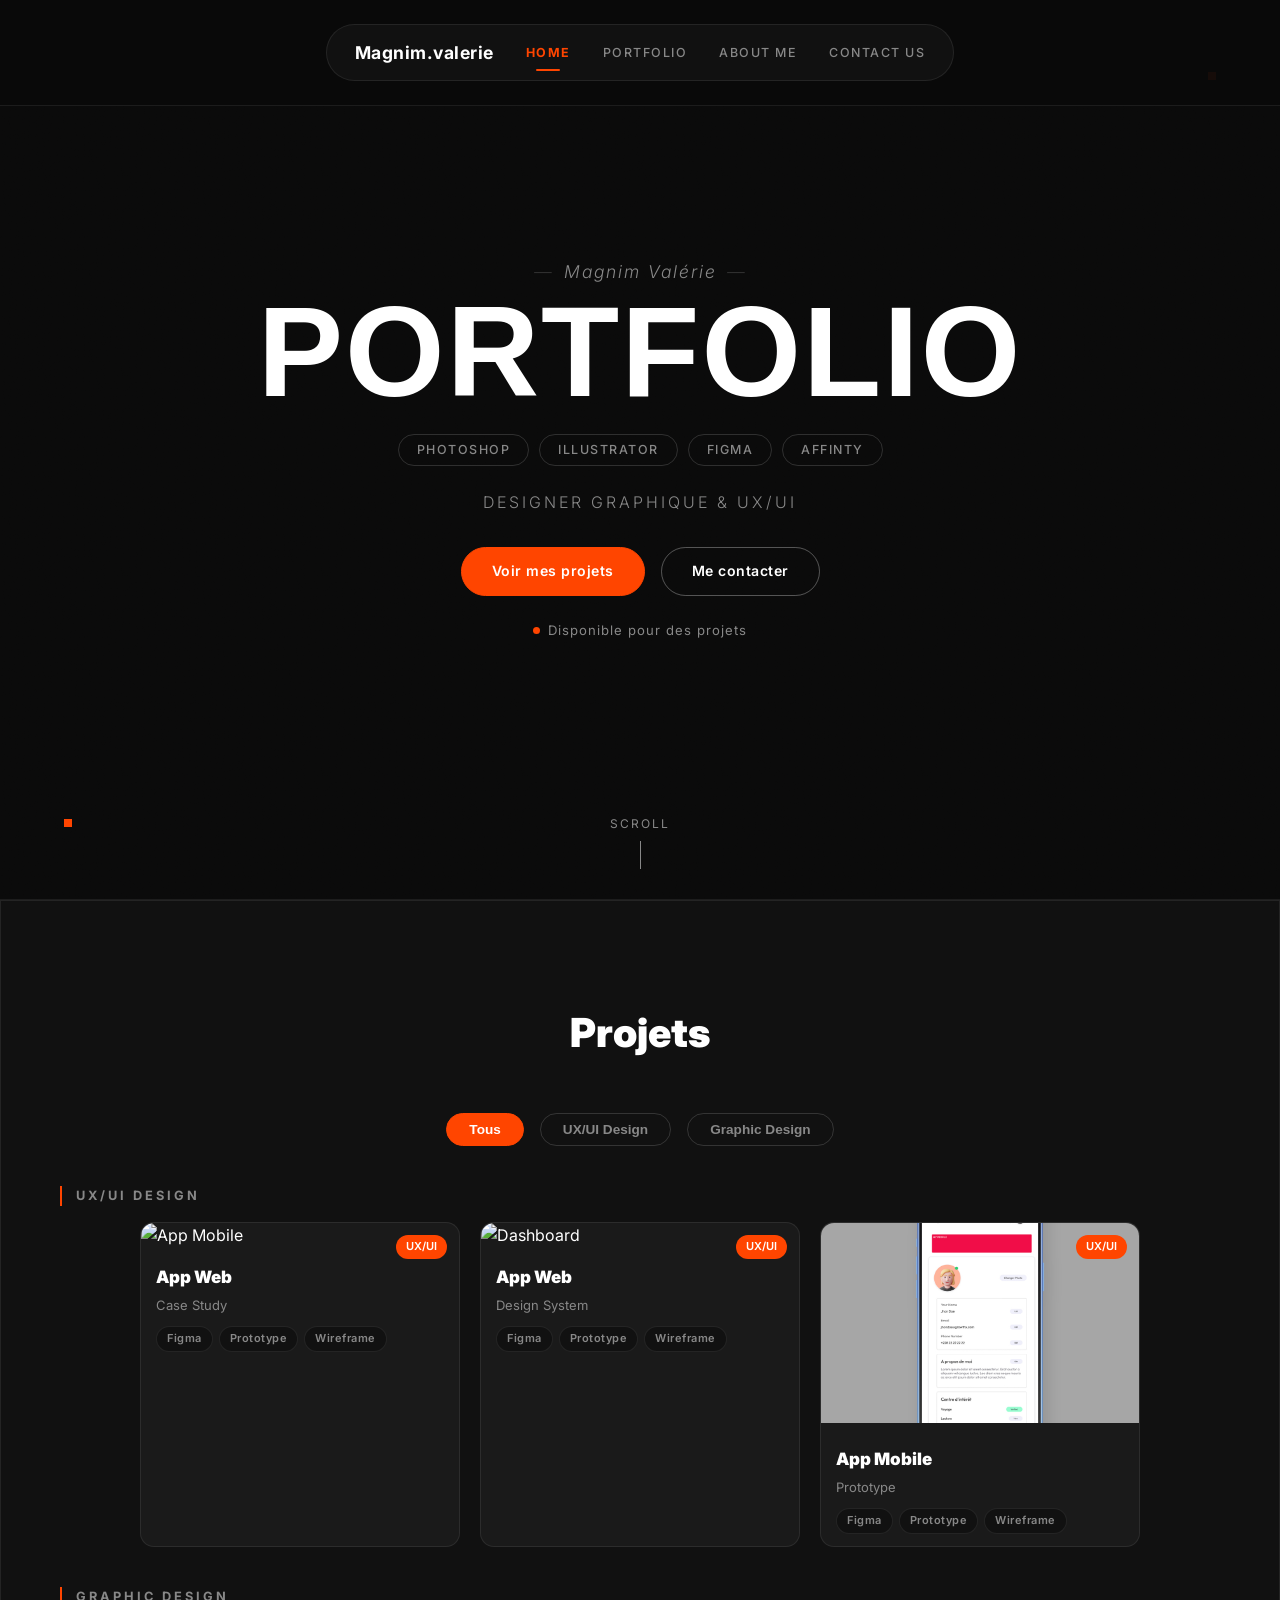
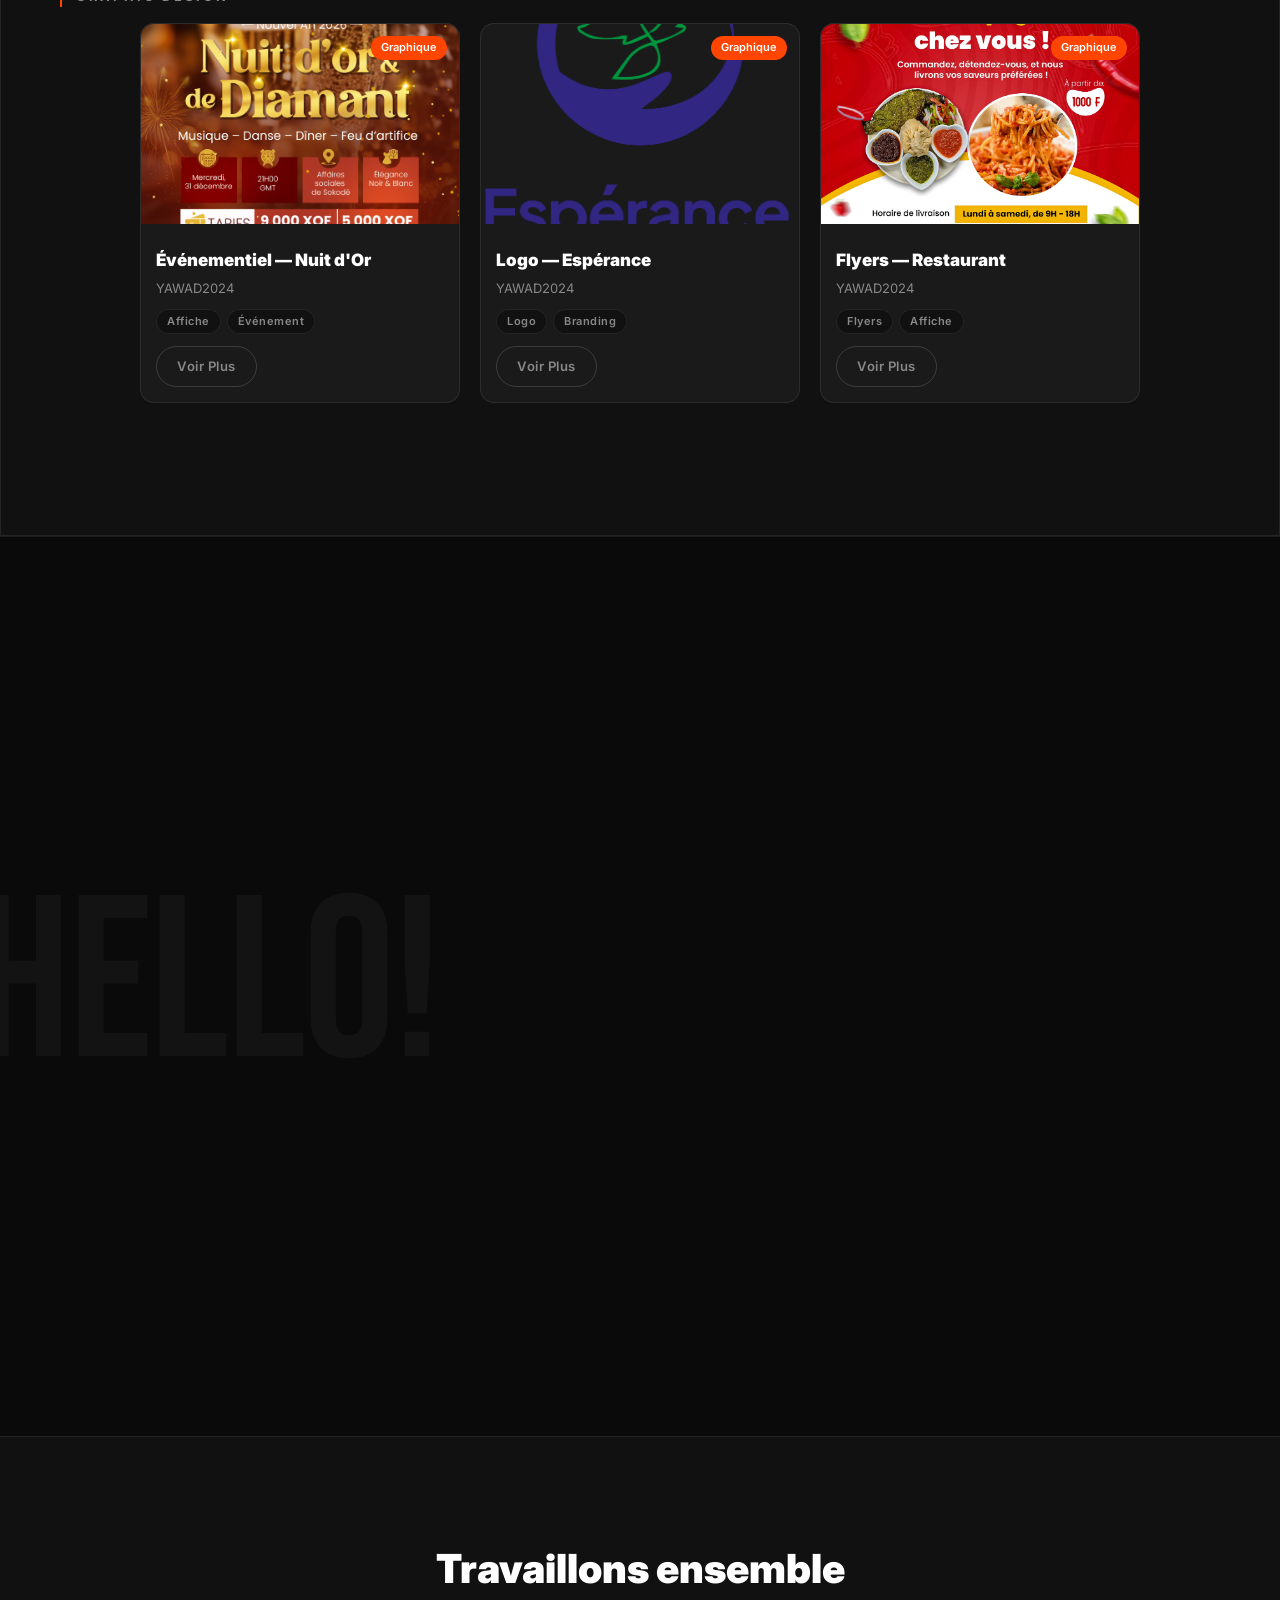
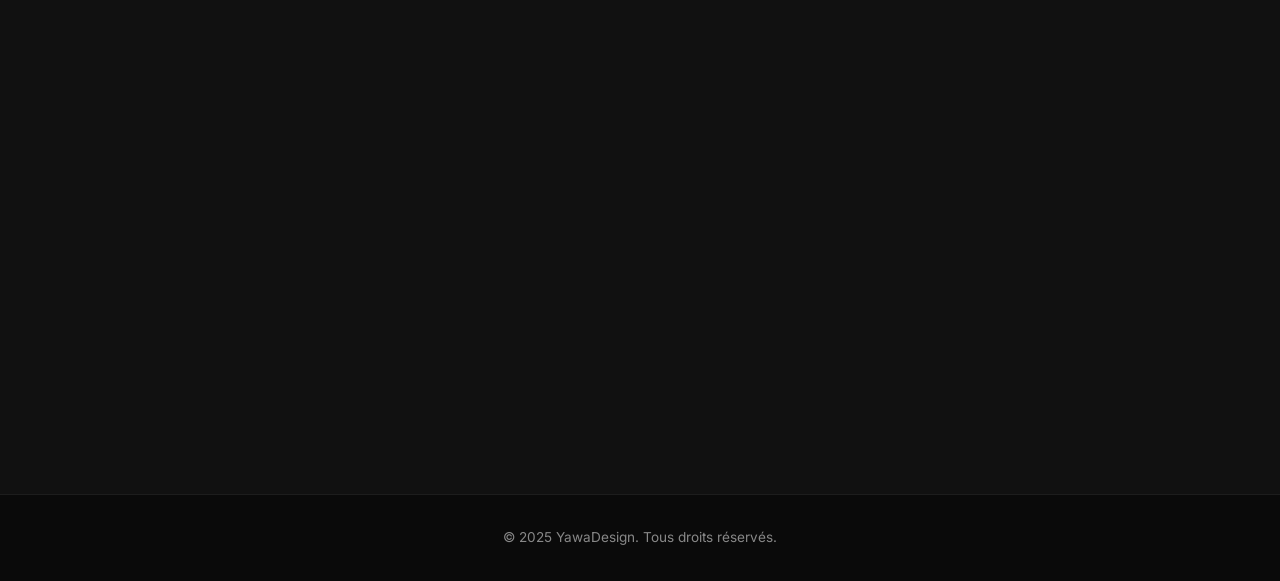
==== commit ec438507: "Améliore menu off-canvas mobile avec animations et overlay" ====
--- a/index.html
+++ b/index.html
@@ -17,17 +17,23 @@
         <div class="nav-logo">
             <a href="#home">Magnim.valerie</a>
         </div>
-        <button class="nav-toggle" aria-label="Ouvrir le menu" aria-expanded="false">
+        <button class="nav-toggle" aria-label="Ouvrir le menu" aria-expanded="false" aria-controls="main-navigation">
             <i class="fas fa-bars"></i>
         </button>
-        <ul class="nav-menu">
-            <li><a href="#home" class="nav-link active">Home</a></li>
-            <li><a href="#projects" class="nav-link">Portfolio</a></li>
-            <li><a href="#about" class="nav-link">About Me</a></li>
-            <li><a href="#contact" class="nav-link">Contact Us</a></li>
-        </ul>
+        <div class="nav-panel" aria-hidden="true">
+            <button class="nav-close" aria-label="Fermer le menu">
+                <i class="fas fa-xmark"></i>
+            </button>
+            <ul id="main-navigation" class="nav-menu" role="menu">
+                <li><a href="#home" class="nav-link active">Home</a></li>
+                <li><a href="#projects" class="nav-link">Portfolio</a></li>
+                <li><a href="#about" class="nav-link">About Me</a></li>
+                <li><a href="#contact" class="nav-link">Contact Us</a></li>
+            </ul>
+        </div>
     </div>
 </nav>
+<div class="nav-backdrop" aria-hidden="true"></div>
 
 <!-- Section Hero -->
 <section id="home" class="hero">
--- a/style.css
+++ b/style.css
@@ -35,7 +35,7 @@
     width: 100%;
     background: rgba(10,10,10,0.95);
     z-index: 1000;
-    padding: 1.25rem 0;
+    padding: 1.5rem 2rem;
     display: flex;
     justify-content: center;
     border-bottom: 1px solid rgba(255,255,255,0.08);
@@ -47,6 +47,7 @@
     align-items: center;
     gap: 2rem;
     background: #111111;
+    padding: 0.75rem 1.5rem;
     border-radius: 50px;
     padding: 0.85rem 1.75rem;
     box-shadow: none;
@@ -61,6 +62,12 @@
     letter-spacing: 0.5px;
 }
 
+.nav-panel {
+    display: inline-flex;
+    align-items: center;
+    position: relative;
+}
+
 .nav-menu {
     display: flex;
     flex-direction: row;
@@ -76,6 +83,37 @@
     color: #ffffff;
     font-size: 1.25rem;
     cursor: pointer;
+}
+
+.nav-close {
+    display: none;
+    position: absolute;
+    top: 18px;
+    right: 18px;
+    background: transparent;
+    border: none;
+    color: #ffffff;
+    font-size: 1.6rem;
+    cursor: pointer;
+}
+
+.nav-backdrop {
+    display: none;
+    position: fixed;
+    inset: 0;
+    background: rgba(0, 0, 0, 0.45);
+    backdrop-filter: blur(6px);
+    -webkit-backdrop-filter: blur(6px);
+    opacity: 0;
+    pointer-events: none;
+    transition: opacity 0.25s ease;
+    z-index: 1040;
+}
+
+.nav-backdrop.open {
+    display: block;
+    opacity: 1;
+    pointer-events: auto;
 }
 
 .nav-link {
@@ -686,7 +724,6 @@
     .nav-container {
         position: relative;
         justify-content: space-between;
-        flex-wrap: wrap;
         width: 100%;
         max-width: 1200px;
         padding: 0 10px;
@@ -696,25 +733,41 @@
         display: block;
     }
 
+    .nav-panel {
+        position: fixed;
+        top: 0;
+        right: 0;
+        height: 100vh;
+        width: 75vw;
+        max-width: 360px;
+        padding: 3rem 1.5rem 1.5rem;
+        background: #000;
+        display: flex;
+        flex-direction: column;
+        align-items: flex-start;
+        gap: 1.5rem;
+        overflow-y: auto;
+        transform: translateX(100%);
+        opacity: 0;
+        visibility: hidden;
+        pointer-events: none;
+        transition: transform 0.35s ease-in-out, opacity 0.35s ease-in-out, visibility 0s linear 0.35s;
+        z-index: 1110;
+    }
+
+    .nav-panel.open {
+        transform: translateX(0);
+        opacity: 1;
+        visibility: visible;
+        pointer-events: auto;
+        transition: transform 0.35s ease-in-out, opacity 0.35s ease-in-out, visibility 0s linear 0s;
+    }
+
     .nav-menu {
-        position: absolute;
-        top: 100%;
-        left: 0;
-        right: 0;
-        background: rgba(10, 10, 10, 0.98);
+        width: 100%;
         flex-direction: column;
-        align-items: center;
-        gap: 0;
-        padding: 0;
-        max-height: 0;
-        overflow: hidden;
-        transition: max-height 0.3s ease;
-    }
-
-    .nav-menu.open {
-        max-height: 260px;
-        padding: 1rem 0 1.2rem;
-        box-shadow: 0 24px 64px rgba(0, 0, 0, 0.25);
+        align-items: flex-start;
+        gap: 1.5rem;
     }
 
     .nav-menu li {
@@ -723,13 +776,23 @@
 
     .nav-link {
         width: 100%;
-        padding: 0.95rem 1rem;
-        text-align: center;
+        padding: 1rem 0;
+        text-align: left;
+        font-size: 1rem;
+        color: #ffffff;
     }
 
     .nav-link:hover,
     .nav-link.active {
         color: #ff4500;
+    }
+
+    .nav-toggle {
+        z-index: 1115;
+    }
+
+    .nav-close {
+        display: block;
     }
 
     .hero {
@@ -841,7 +904,6 @@
     .arrow {
         height: 20px;
     }
-    .nav-menu { gap: 0.8rem; flex-wrap: wrap; justify-content: center; }
     .about-skills-row { flex-direction: column; gap: 1.5rem; }
 }
 
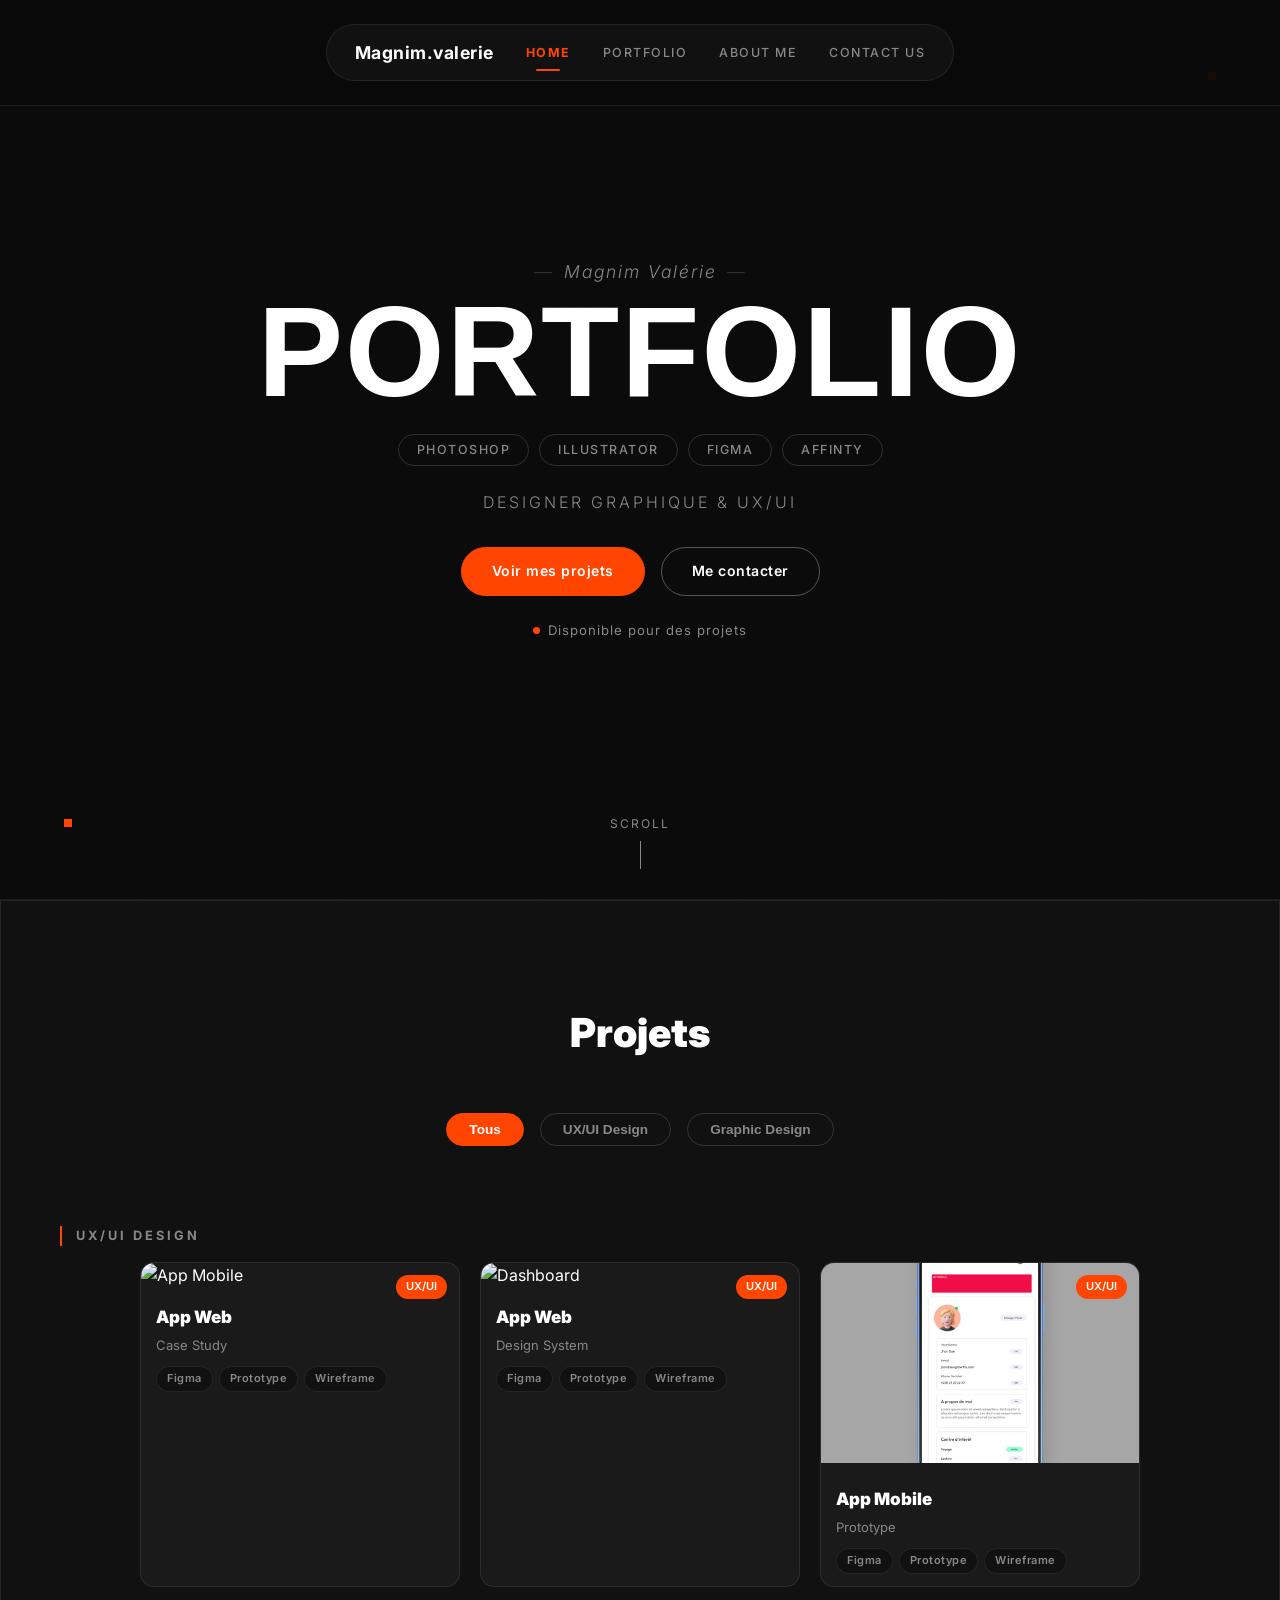
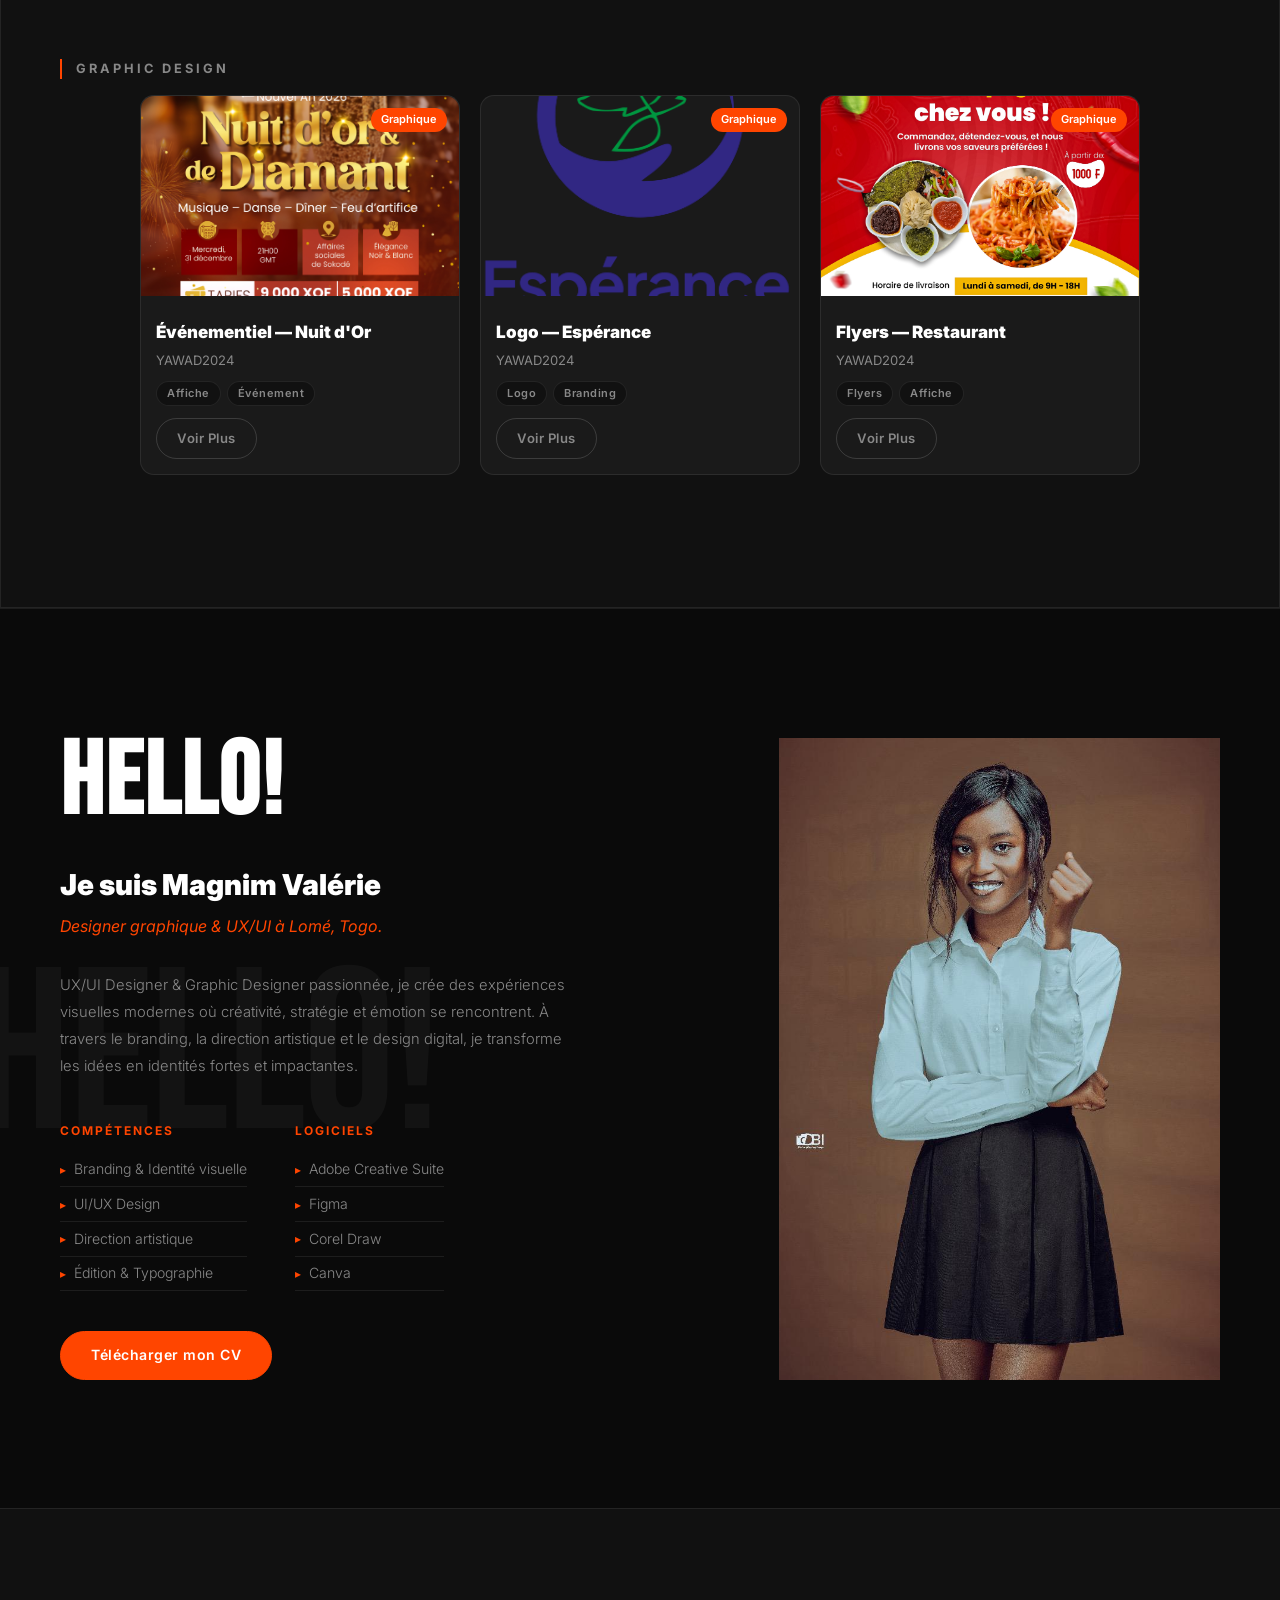
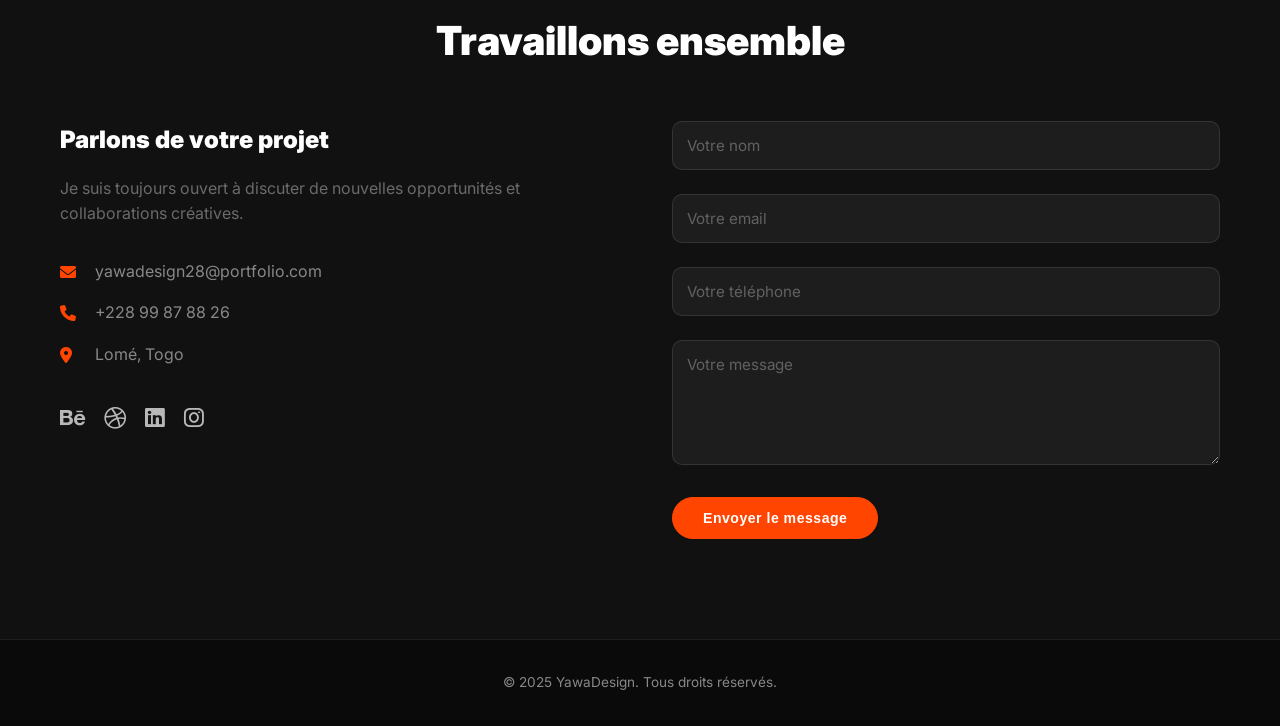
==== commit 58b814bd: "Modification du site" ====
--- a/index.html
+++ b/index.html
@@ -246,6 +246,9 @@
                     <input type="email" placeholder="Votre email" required>
                 </div>
                 <div class="form-group">
+                    <input type="tel" placeholder="Votre téléphone" required>
+                </div>
+                <div class="form-group">
                     <textarea placeholder="Votre message" rows="5" required></textarea>
                 </div>
                 <button type="submit" class="btn btn-primary">Envoyer le message</button>
--- a/style.css
+++ b/style.css
@@ -35,7 +35,7 @@
     width: 100%;
     background: rgba(10,10,10,0.95);
     z-index: 1000;
-    padding: 1.5rem 2rem;
+    padding: 1.5rem 1rem;
     display: flex;
     justify-content: center;
     border-bottom: 1px solid rgba(255,255,255,0.08);
@@ -93,27 +93,8 @@
     background: transparent;
     border: none;
     color: #ffffff;
-    font-size: 1.6rem;
+    font-size: 1.5rem;
     cursor: pointer;
-}
-
-.nav-backdrop {
-    display: none;
-    position: fixed;
-    inset: 0;
-    background: rgba(0, 0, 0, 0.45);
-    backdrop-filter: blur(6px);
-    -webkit-backdrop-filter: blur(6px);
-    opacity: 0;
-    pointer-events: none;
-    transition: opacity 0.25s ease;
-    z-index: 1040;
-}
-
-.nav-backdrop.open {
-    display: block;
-    opacity: 1;
-    pointer-events: auto;
 }
 
 .nav-link {
@@ -725,8 +706,8 @@
         position: relative;
         justify-content: space-between;
         width: 100%;
-        max-width: 1200px;
-        padding: 0 10px;
+        max-width: 1250px;
+        padding: 10 20px;
     }
 
     .nav-toggle {
@@ -787,12 +768,33 @@
         color: #ff4500;
     }
 
-    .nav-toggle {
+    /* .nav-toggle {
         z-index: 1115;
-    }
+        padding: 12px 30px;
+        border: none;
+        border-radius: 50px;
+        background: transparent;
+        color: #ffffff;
+        font-size: 0.88rem;
+        cursor: pointer;
+        outline: none;
+        display: inline-flex;
+        align-items: center;
+        justify-content: center;
+    } */
 
     .nav-close {
         display: block;
+        padding: 12px 30px;
+        border: 1px solid rgba(255,255,255,0.2);
+        border-radius: 50px;
+        background: transparent;
+        color: #ffffff;
+        font-size: 0.88rem;
+        cursor: pointer;
+        display: inline-flex;
+        align-items: center;
+        justify-content: center;
     }
 
     .hero {
